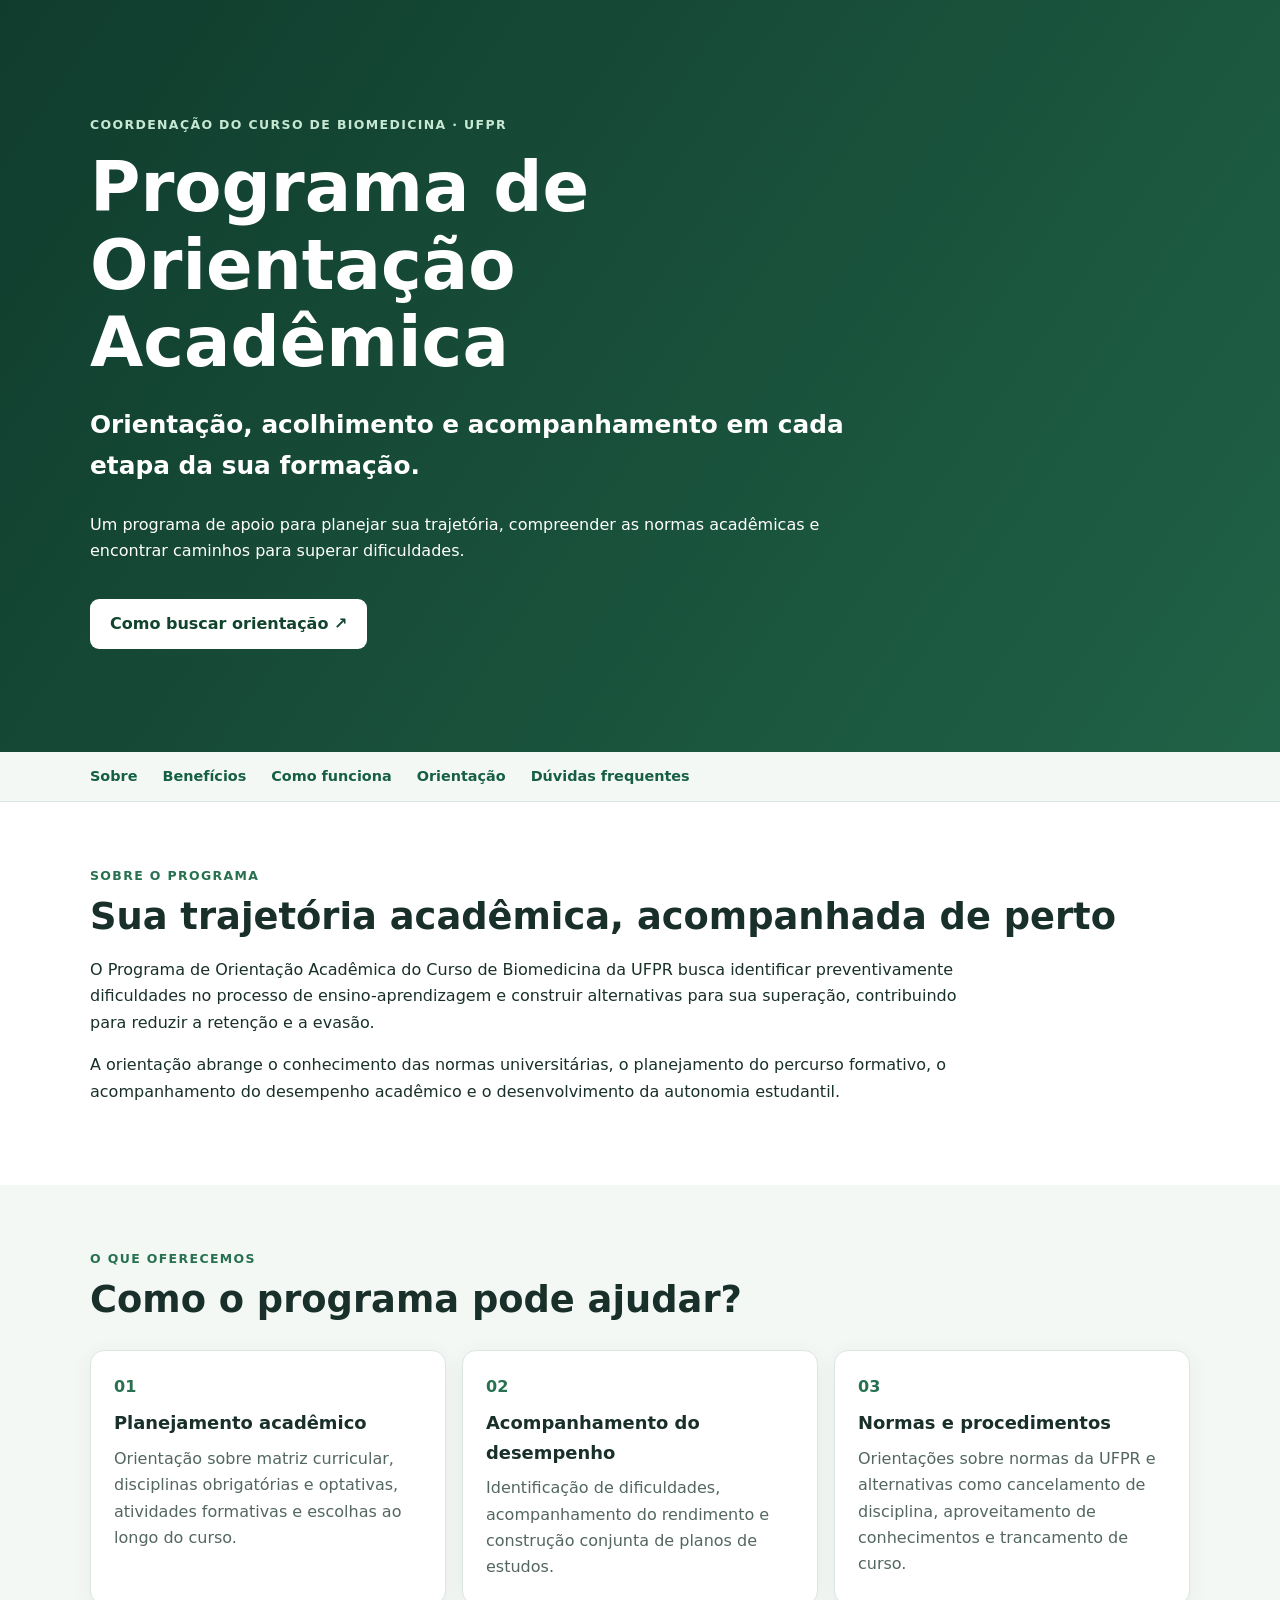
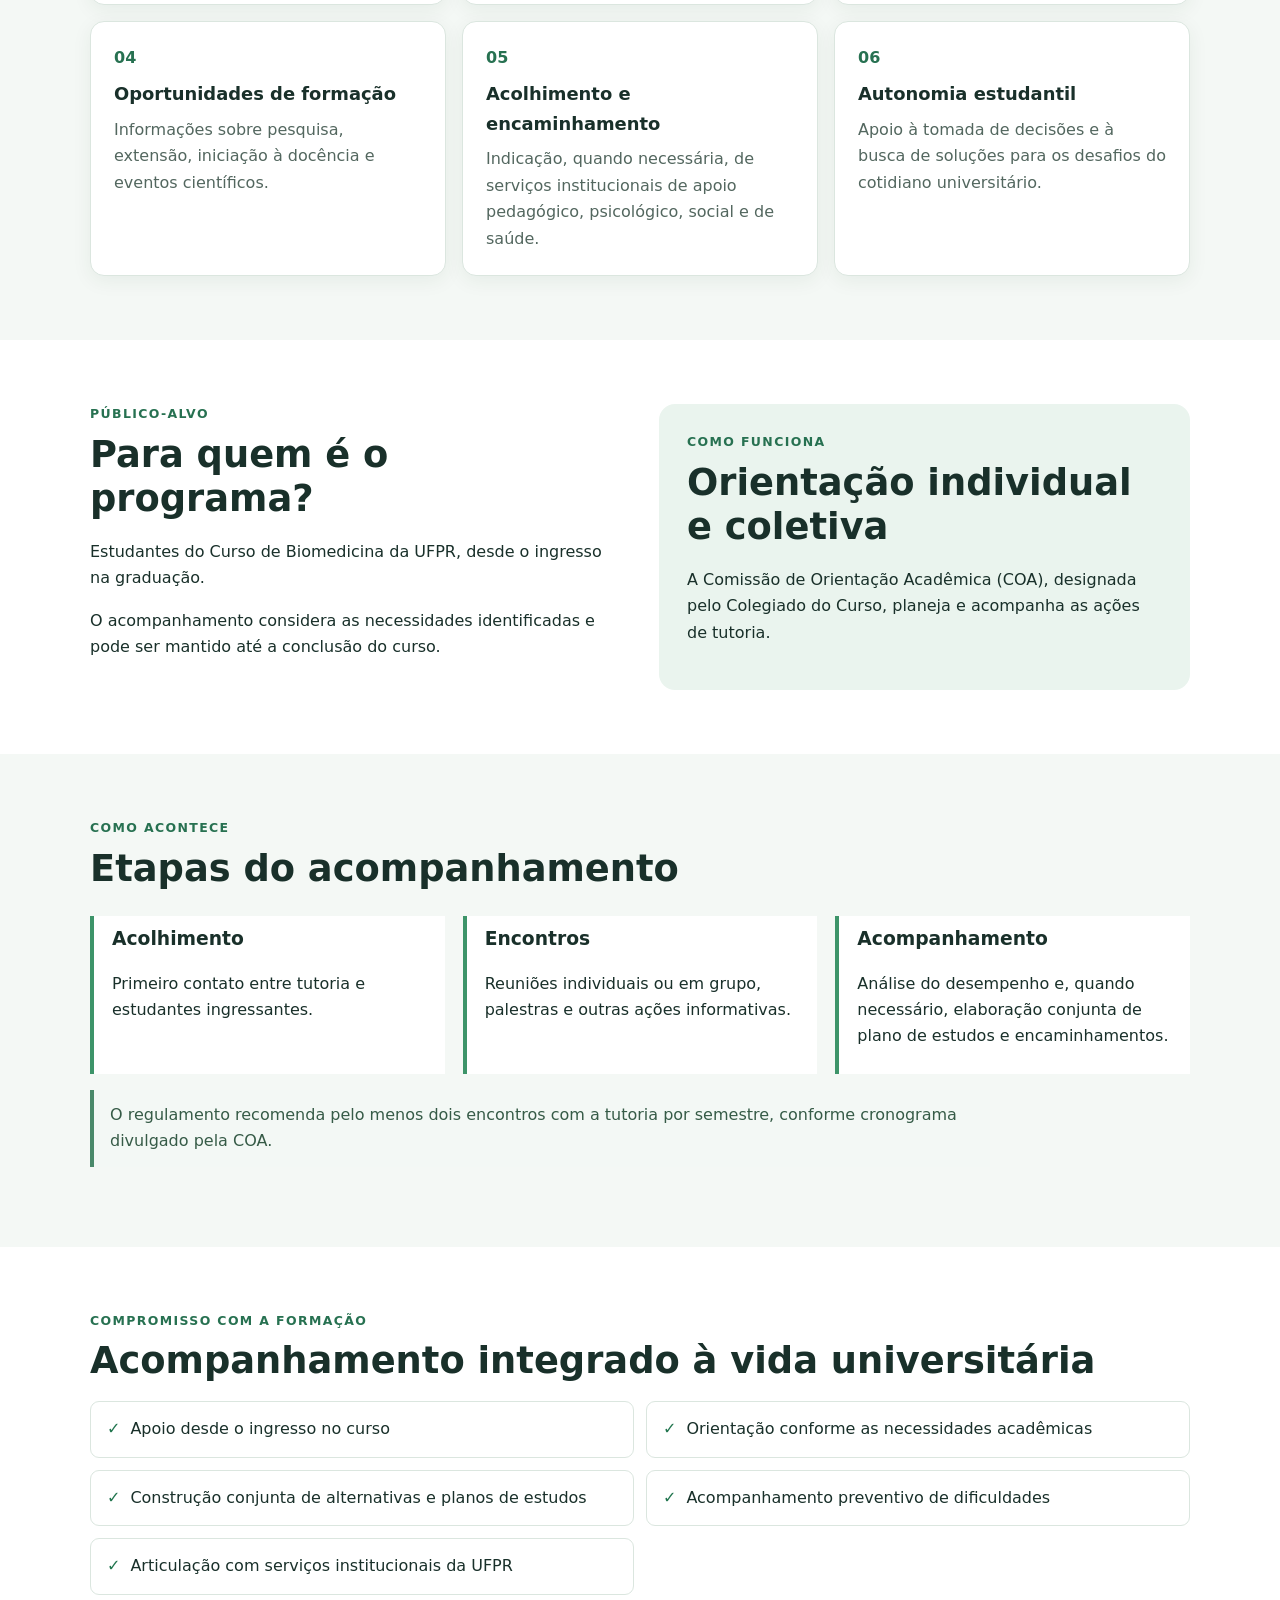
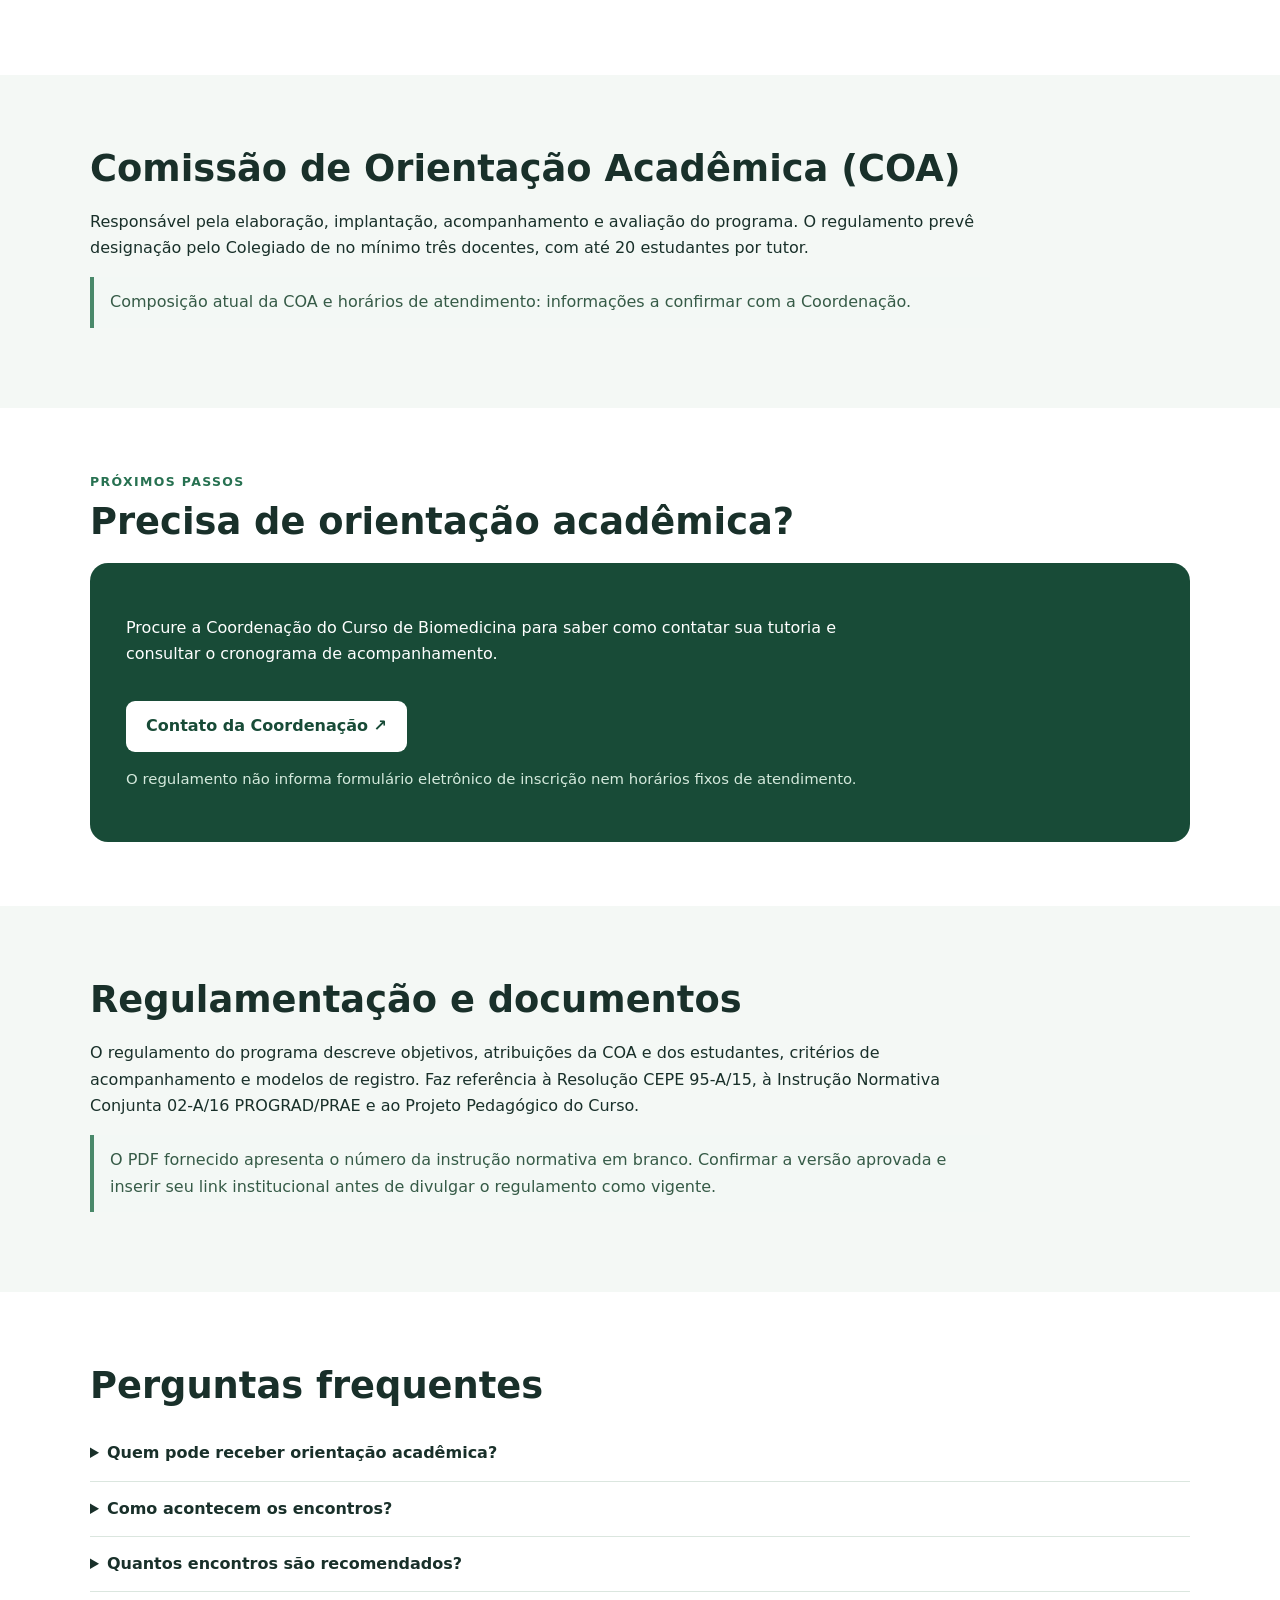
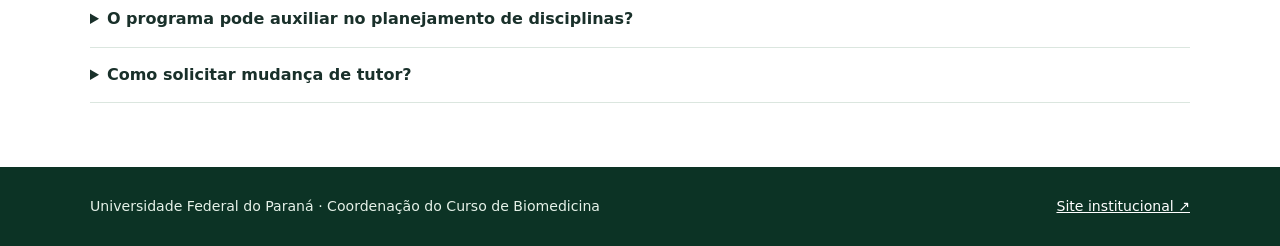
==== index.html @ c3635951 "Add files via upload" ====
<!doctype html><html lang="pt-BR"><head><meta charset="utf-8"><meta name="viewport" content="width=device-width,initial-scale=1"><meta name="description" content="Programa de Orientação Acadêmica do Curso de Biomedicina da UFPR"><meta name="theme-color" content="#184b37"><title>Programa de Orientação Acadêmica | Biomedicina UFPR</title><link rel="stylesheet" href="styles.css"><script src="app.js" defer></script></head><body><a class="skip" href="#conteudo">Ir para o conteúdo</a><header class="hero"><div class="wrap"><p class="eyebrow" id="hero-kicker">UFPR · Biomedicina</p><h1 id="hero-title">Programa de Orientação Acadêmica</h1><p class="lead" id="hero-lead">Orientação, acolhimento e acompanhamento em cada etapa da sua formação.</p><p id="hero-desc"></p><a class="button" id="hero-button" href="#orientacao">Como buscar orientação ↗</a></div></header><nav class="jump" aria-label="Navegação nesta página"><div class="wrap" id="nav-links"><a href="#sobre">Sobre</a><a href="#beneficios">Benefícios</a><a href="#funcionamento">Como funciona</a><a href="#orientacao">Orientação</a><a href="#faq">Dúvidas frequentes</a></div></nav><main id="conteudo"><div id="content"><section class="wrap section"><h2>Carregando informações do programa…</h2><p>Se a página não carregar, verifique se o arquivo dados.json está publicado junto com os demais arquivos.</p></section></div></main><footer><div class="wrap"><span>Universidade Federal do Paraná · Coordenação do Curso de Biomedicina</span> <a href="https://bio.ufpr.br/biomedicina/">Site institucional ↗</a></div></footer></body></html>
---- styles.css ----
:root{--green:#184b37;--deep:#103c2d;--mint:#eaf4ee;--accent:#b7e0c6;--ink:#19302a;--muted:#53675f;--line:#dbe6df;--white:#fff}*{box-sizing:border-box}html{scroll-behavior:smooth}body{margin:0;color:var(--ink);font:16px/1.65 system-ui,-apple-system,"Segoe UI",sans-serif;background:#fff}a{color:#165f45}a:focus-visible,button:focus-visible,summary:focus-visible{outline:3px solid #d6a634;outline-offset:3px}.wrap{width:min(1100px,calc(100% - 40px));margin:auto}.skip{position:absolute;top:-100px;background:#fff;padding:10px;z-index:10}.skip:focus{top:8px}.hero{background:linear-gradient(125deg,#103c2d,#206247);color:#fff;padding:clamp(54px,8vw,112px) 0}.hero h1{font-size:clamp(2.25rem,5.4vw,4.3rem);line-height:1.12;max-width:850px;margin:14px 0 20px}.eyebrow,.kicker{font-size:.78rem;letter-spacing:.11em;text-transform:uppercase;font-weight:800}.eyebrow{color:#c6e8d3}.lead{font-size:clamp(1.15rem,2.2vw,1.55rem);max-width:780px;font-weight:600}.hero p:not(.eyebrow){max-width:760px}.button{display:inline-block;margin-top:18px;padding:12px 20px;background:#fff;color:#12432e;text-decoration:none;border-radius:9px;font-weight:750}.button:hover{background:#dff3e7}.jump{background:#f4f8f5;border-bottom:1px solid var(--line)}.jump .wrap{display:flex;gap:25px;overflow-x:auto;white-space:nowrap}.jump a{padding:13px 0;text-decoration:none;font-weight:650;font-size:.9rem}.section{padding:64px 0;scroll-margin-top:30px}.section h2{font-size:clamp(1.6rem,3vw,2.3rem);line-height:1.2;margin:8px 0 18px}.section p{max-width:900px}.kicker{color:#277151;margin:0}.band{background:#f4f8f5}.grid{display:grid;grid-template-columns:repeat(3,minmax(0,1fr));gap:16px;margin-top:28px}.card{background:white;border:1px solid var(--line);border-radius:14px;padding:23px;box-shadow:0 5px 20px #173f2710}.card h3{margin:8px 0;font-size:1.12rem}.card p{margin:0;color:var(--muted)}.num{color:#277151;font-weight:850}.split{display:grid;grid-template-columns:1fr 1fr;gap:38px;align-items:start}.panel{background:var(--mint);padding:28px;border-radius:16px}.steps{display:grid;grid-template-columns:repeat(3,1fr);gap:18px;margin-top:25px}.step{border-left:4px solid #3d9469;padding:8px 18px;background:#fff}.step h3{margin:0 0 8px}.feature-list{display:grid;grid-template-columns:repeat(2,1fr);gap:12px;list-style:none;padding:0}.feature-list li{padding:14px 16px;background:#fff;border:1px solid var(--line);border-radius:9px}.feature-list li:before{content:'✓';font-weight:800;color:#21754e;margin-right:10px}.notice{border-left:4px solid #49896a;padding:12px 16px;background:#f3f8f5;color:#365b47}.cta{background:var(--green);color:white;border-radius:18px;padding:36px}.cta .kicker{color:#b8e5c9}.cta .button{color:#184b37}.cta p{max-width:750px}.muted{color:var(--muted);font-size:.93rem}.cta .muted{color:#d4e9dc}details{border-bottom:1px solid var(--line);padding:14px 0}summary{font-weight:700;cursor:pointer}details p{margin-bottom:4px}.doc-list{padding-left:20px}.doc-list li{margin:8px 0}footer{background:#0c3325;color:#e6f2e9;padding:28px 0;font-size:.88rem}footer .wrap{display:flex;gap:16px;justify-content:space-between;flex-wrap:wrap}footer a{color:white}@media(max-width:780px){.grid{grid-template-columns:1fr 1fr}.split{grid-template-columns:1fr}.steps{grid-template-columns:1fr}}@media(max-width:560px){.grid,.feature-list{grid-template-columns:1fr}.section{padding:44px 0}.wrap{width:min(1100px,calc(100% - 28px))}.cta{padding:25px}.hero{padding:54px 0}}@media(prefers-reduced-motion:reduce){html{scroll-behavior:auto}}
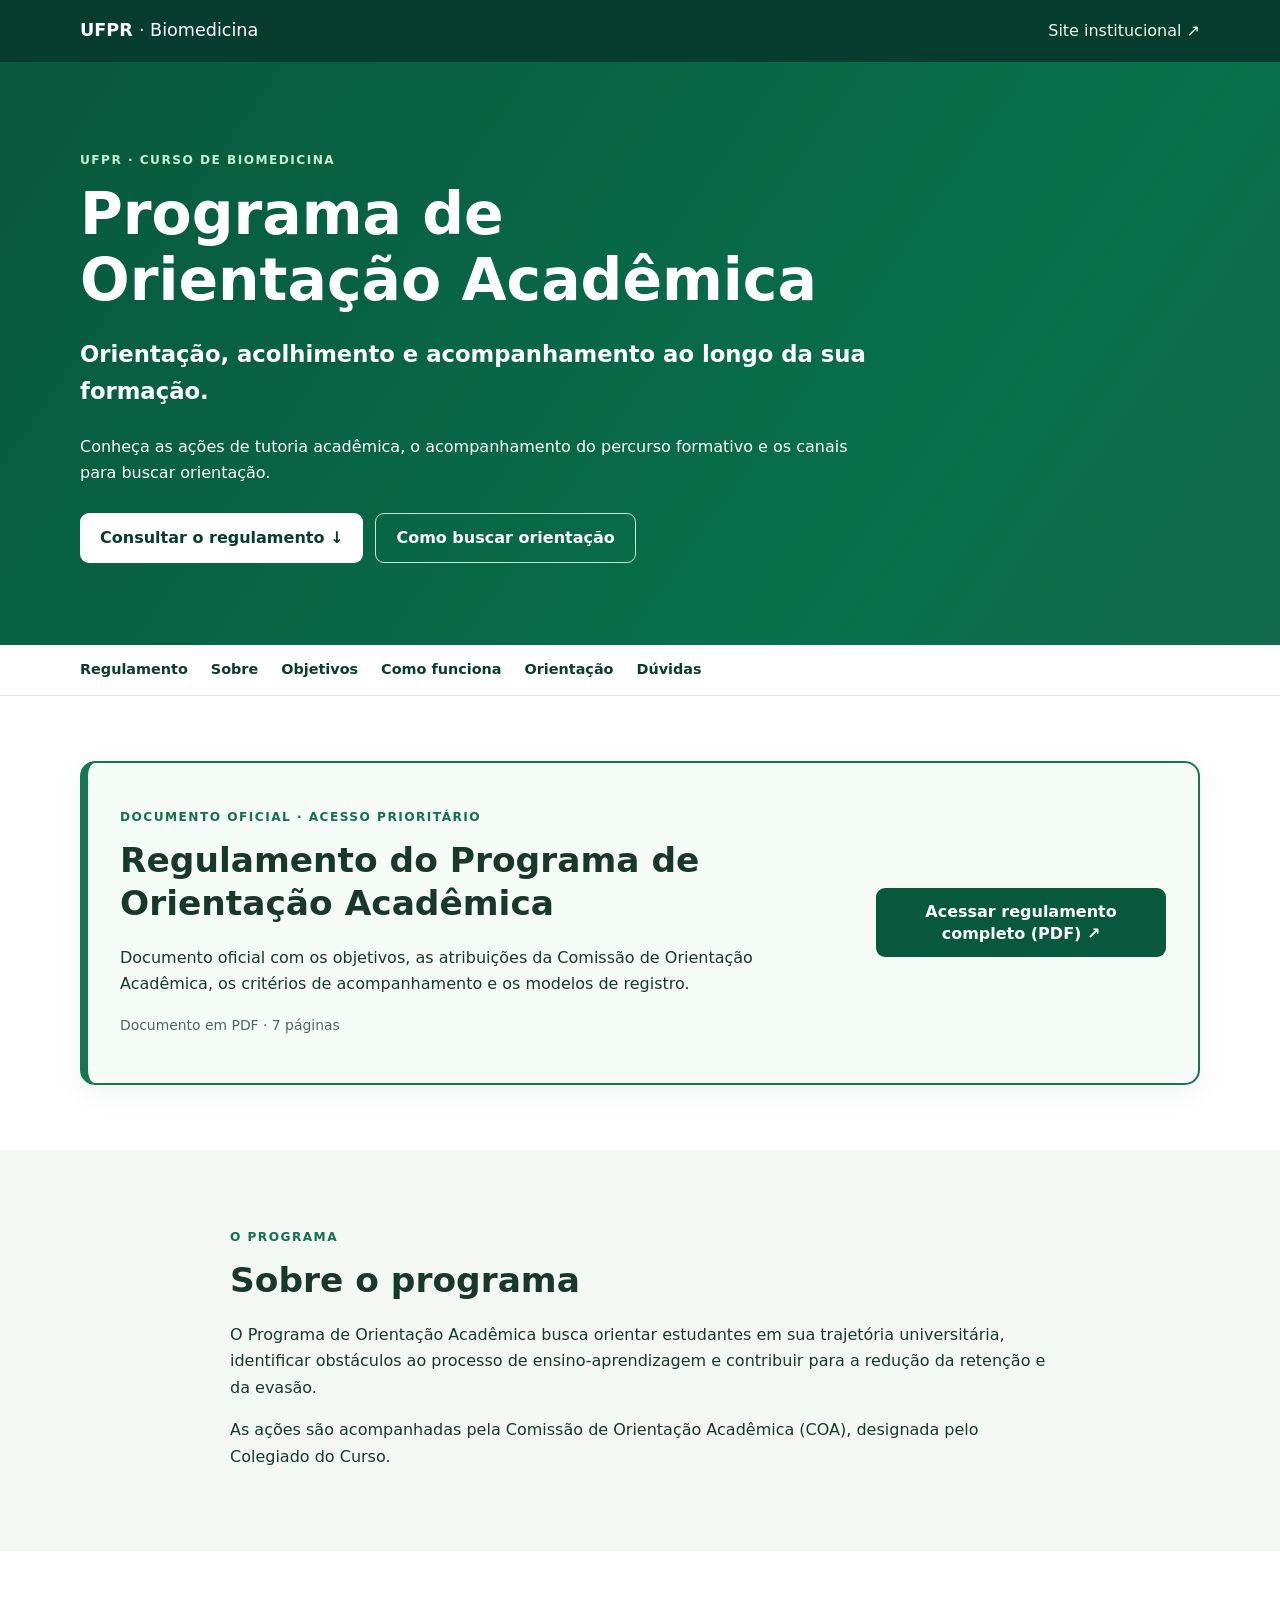
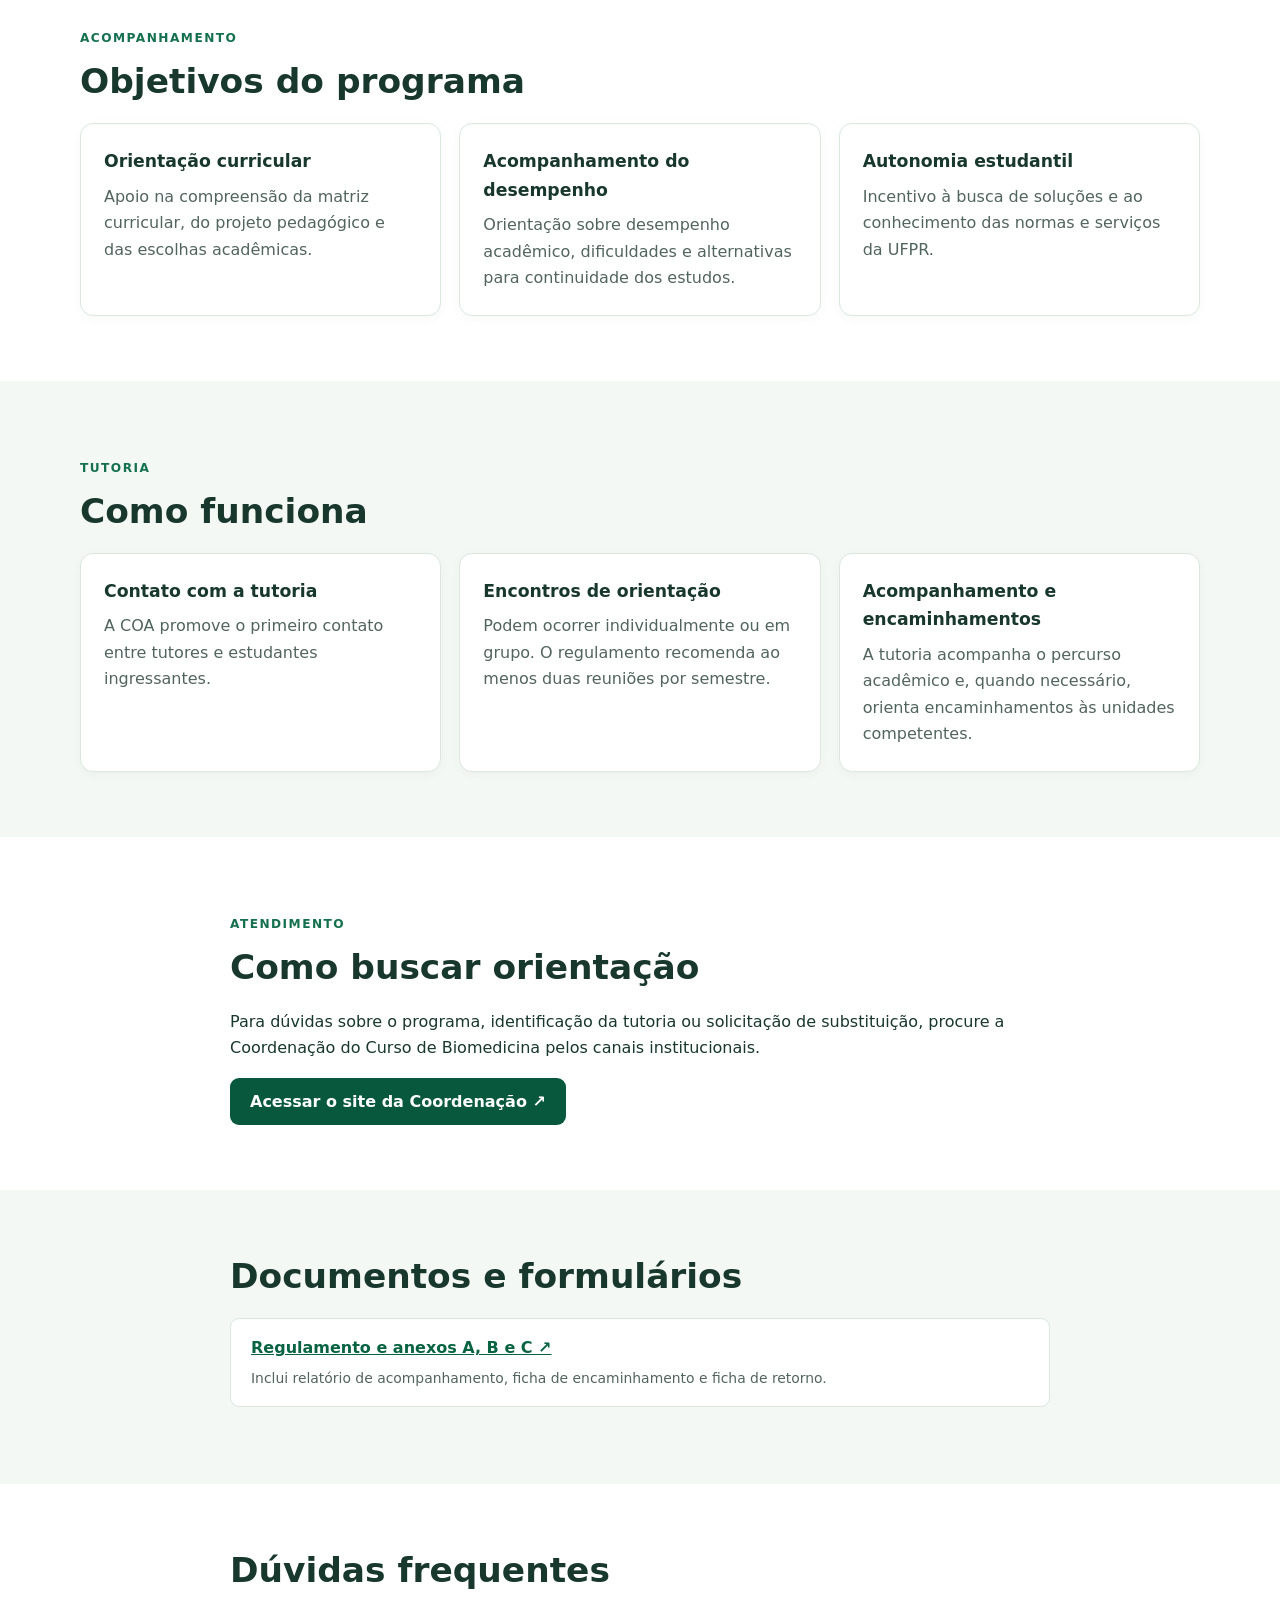
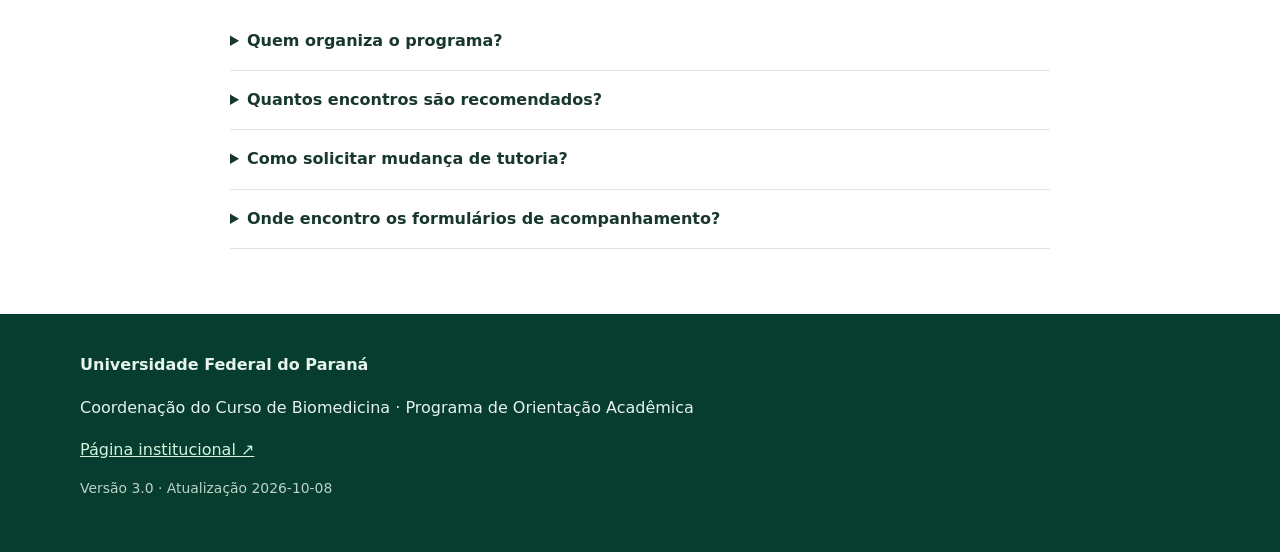
==== commit 5f8e549f: "Add files via upload" ====
--- a/index.html
+++ b/index.html
@@ -1 +1,12 @@
-<!doctype html><html lang="pt-BR"><head><meta charset="utf-8"><meta name="viewport" content="width=device-width,initial-scale=1"><meta name="description" content="Programa de Orientação Acadêmica do Curso de Biomedicina da UFPR"><meta name="theme-color" content="#184b37"><title>Programa de Orientação Acadêmica | Biomedicina UFPR</title><link rel="stylesheet" href="styles.css"><script src="app.js" defer></script></head><body><a class="skip" href="#conteudo">Ir para o conteúdo</a><header class="hero"><div class="wrap"><p class="eyebrow" id="hero-kicker">UFPR · Biomedicina</p><h1 id="hero-title">Programa de Orientação Acadêmica</h1><p class="lead" id="hero-lead">Orientação, acolhimento e acompanhamento em cada etapa da sua formação.</p><p id="hero-desc"></p><a class="button" id="hero-button" href="#orientacao">Como buscar orientação ↗</a></div></header><nav class="jump" aria-label="Navegação nesta página"><div class="wrap" id="nav-links"><a href="#sobre">Sobre</a><a href="#beneficios">Benefícios</a><a href="#funcionamento">Como funciona</a><a href="#orientacao">Orientação</a><a href="#faq">Dúvidas frequentes</a></div></nav><main id="conteudo"><div id="content"><section class="wrap section"><h2>Carregando informações do programa…</h2><p>Se a página não carregar, verifique se o arquivo dados.json está publicado junto com os demais arquivos.</p></section></div></main><footer><div class="wrap"><span>Universidade Federal do Paraná · Coordenação do Curso de Biomedicina</span> <a href="https://bio.ufpr.br/biomedicina/">Site institucional ↗</a></div></footer></body></html>+<!doctype html>
+<html lang="pt-BR"><head><meta charset="utf-8"><meta name="viewport" content="width=device-width, initial-scale=1"><meta name="description" content="Programa de Orientação Acadêmica do Curso de Biomedicina da UFPR: regulamento, tutoria e acompanhamento estudantil."><title>Programa de Orientação Acadêmica | Biomedicina UFPR</title><link rel="stylesheet" href="styles.css"></head>
+<body><a class="skip" href="#conteudo">Ir para o conteúdo</a><header class="top"><div class="wrap top-inner"><a class="brand" href="https://bio.ufpr.br/biomedicina/">UFPR <span>· Biomedicina</span></a><a class="top-link" href="https://bio.ufpr.br/biomedicina/">Site institucional ↗</a></div></header>
+<main id="conteudo"><section class="hero"><div class="wrap"><p class="eyebrow" id="hero-eyebrow">UFPR · Curso de Biomedicina</p><h1 id="hero-title">Programa de Orientação Acadêmica</h1><p class="lead" id="hero-lead">Orientação, acolhimento e acompanhamento ao longo da sua formação.</p><p id="hero-description">Conheça as ações de tutoria e os canais de orientação.</p><div class="actions"><a class="btn btn-light" href="#regulamento">Consultar o regulamento ↓</a><a class="btn btn-outline" href="#orientacao">Como buscar orientação</a></div></div></section>
+<nav class="nav" aria-label="Navegação da página"><div class="wrap nav-links"><a href="#regulamento">Regulamento</a><a href="#sobre">Sobre</a><a href="#objetivos">Objetivos</a><a href="#funcionamento">Como funciona</a><a href="#orientacao">Orientação</a><a href="#faq">Dúvidas</a></div></nav>
+<section class="section" id="regulamento"><div class="wrap"><div class="reg-card"><div><p class="eyebrow dark">DOCUMENTO OFICIAL · ACESSO PRIORITÁRIO</p><h2 id="reg-title">Regulamento do Programa de Orientação Acadêmica</h2><p id="reg-description">Consulte o documento oficial que regulamenta o Programa de Orientação Acadêmica do Curso de Biomedicina da UFPR.</p><p class="small" id="reg-note">PDF · 7 páginas</p></div><a class="btn btn-primary" id="reg-link" href="https://bio.ufpr.br/biomedicina/wp-content/uploads/sites/4/2026/10/PROGRAMA-DE-ORIENTACAO-ACADEMICA.pdf" target="_blank" rel="noopener noreferrer">Acessar regulamento completo (PDF) ↗</a></div></div></section>
+<section class="section alt" id="sobre"><div class="wrap narrow"><p class="eyebrow dark">O PROGRAMA</p><h2 id="sobre-title">Sobre o programa</h2><div id="sobre-text"><p>O programa oferece orientação e acompanhamento da trajetória acadêmica, buscando identificar dificuldades e apoiar o percurso formativo.</p></div></div></section>
+<section class="section" id="objetivos"><div class="wrap"><p class="eyebrow dark">ACOMPANHAMENTO</p><h2>Objetivos do programa</h2><div class="cards" id="objetivos-list"></div></div></section>
+<section class="section alt" id="funcionamento"><div class="wrap"><p class="eyebrow dark">TUTORIA</p><h2 id="func-title">Como funciona</h2><div class="cards" id="etapas-list"></div></div></section>
+<section class="section" id="orientacao"><div class="wrap narrow"><p class="eyebrow dark">ATENDIMENTO</p><h2 id="orient-title">Como buscar orientação</h2><p id="orient-text">Procure a Coordenação do Curso de Biomedicina pelos canais institucionais.</p><a class="btn btn-primary" id="orient-link" href="https://bio.ufpr.br/biomedicina/">Acessar o site da Coordenação ↗</a></div></section>
+<section class="section alt" id="documentos"><div class="wrap narrow"><h2>Documentos e formulários</h2><div id="documentos-list"><p><a href="https://bio.ufpr.br/biomedicina/wp-content/uploads/sites/4/2026/10/PROGRAMA-DE-ORIENTACAO-ACADEMICA.pdf" target="_blank" rel="noopener noreferrer">Regulamento e anexos A, B e C (PDF) ↗</a></p></div></div></section>
+<section class="section" id="faq"><div class="wrap narrow"><h2>Dúvidas frequentes</h2><div id="faq-list"></div></div></section></main><footer><div class="wrap"><strong>Universidade Federal do Paraná</strong><p>Coordenação do Curso de Biomedicina · Programa de Orientação Acadêmica</p><a href="https://bio.ufpr.br/biomedicina/">Página institucional ↗</a><p class="small" id="version"></p></div></footer><script src="app.js" defer></script></body></html>
--- a/styles.css
+++ b/styles.css
@@ -1 +1 @@
-:root{--green:#184b37;--deep:#103c2d;--mint:#eaf4ee;--accent:#b7e0c6;--ink:#19302a;--muted:#53675f;--line:#dbe6df;--white:#fff}*{box-sizing:border-box}html{scroll-behavior:smooth}body{margin:0;color:var(--ink);font:16px/1.65 system-ui,-apple-system,"Segoe UI",sans-serif;background:#fff}a{color:#165f45}a:focus-visible,button:focus-visible,summary:focus-visible{outline:3px solid #d6a634;outline-offset:3px}.wrap{width:min(1100px,calc(100% - 40px));margin:auto}.skip{position:absolute;top:-100px;background:#fff;padding:10px;z-index:10}.skip:focus{top:8px}.hero{background:linear-gradient(125deg,#103c2d,#206247);color:#fff;padding:clamp(54px,8vw,112px) 0}.hero h1{font-size:clamp(2.25rem,5.4vw,4.3rem);line-height:1.12;max-width:850px;margin:14px 0 20px}.eyebrow,.kicker{font-size:.78rem;letter-spacing:.11em;text-transform:uppercase;font-weight:800}.eyebrow{color:#c6e8d3}.lead{font-size:clamp(1.15rem,2.2vw,1.55rem);max-width:780px;font-weight:600}.hero p:not(.eyebrow){max-width:760px}.button{display:inline-block;margin-top:18px;padding:12px 20px;background:#fff;color:#12432e;text-decoration:none;border-radius:9px;font-weight:750}.button:hover{background:#dff3e7}.jump{background:#f4f8f5;border-bottom:1px solid var(--line)}.jump .wrap{display:flex;gap:25px;overflow-x:auto;white-space:nowrap}.jump a{padding:13px 0;text-decoration:none;font-weight:650;font-size:.9rem}.section{padding:64px 0;scroll-margin-top:30px}.section h2{font-size:clamp(1.6rem,3vw,2.3rem);line-height:1.2;margin:8px 0 18px}.section p{max-width:900px}.kicker{color:#277151;margin:0}.band{background:#f4f8f5}.grid{display:grid;grid-template-columns:repeat(3,minmax(0,1fr));gap:16px;margin-top:28px}.card{background:white;border:1px solid var(--line);border-radius:14px;padding:23px;box-shadow:0 5px 20px #173f2710}.card h3{margin:8px 0;font-size:1.12rem}.card p{margin:0;color:var(--muted)}.num{color:#277151;font-weight:850}.split{display:grid;grid-template-columns:1fr 1fr;gap:38px;align-items:start}.panel{background:var(--mint);padding:28px;border-radius:16px}.steps{display:grid;grid-template-columns:repeat(3,1fr);gap:18px;margin-top:25px}.step{border-left:4px solid #3d9469;padding:8px 18px;background:#fff}.step h3{margin:0 0 8px}.feature-list{display:grid;grid-template-columns:repeat(2,1fr);gap:12px;list-style:none;padding:0}.feature-list li{padding:14px 16px;background:#fff;border:1px solid var(--line);border-radius:9px}.feature-list li:before{content:'✓';font-weight:800;color:#21754e;margin-right:10px}.notice{border-left:4px solid #49896a;padding:12px 16px;background:#f3f8f5;color:#365b47}.cta{background:var(--green);color:white;border-radius:18px;padding:36px}.cta .kicker{color:#b8e5c9}.cta .button{color:#184b37}.cta p{max-width:750px}.muted{color:var(--muted);font-size:.93rem}.cta .muted{color:#d4e9dc}details{border-bottom:1px solid var(--line);padding:14px 0}summary{font-weight:700;cursor:pointer}details p{margin-bottom:4px}.doc-list{padding-left:20px}.doc-list li{margin:8px 0}footer{background:#0c3325;color:#e6f2e9;padding:28px 0;font-size:.88rem}footer .wrap{display:flex;gap:16px;justify-content:space-between;flex-wrap:wrap}footer a{color:white}@media(max-width:780px){.grid{grid-template-columns:1fr 1fr}.split{grid-template-columns:1fr}.steps{grid-template-columns:1fr}}@media(max-width:560px){.grid,.feature-list{grid-template-columns:1fr}.section{padding:44px 0}.wrap{width:min(1100px,calc(100% - 28px))}.cta{padding:25px}.hero{padding:54px 0}}@media(prefers-reduced-motion:reduce){html{scroll-behavior:auto}}+:root{--green:#07583c;--deep:#063d2e;--accent:#c5ebd4;--ink:#18372d;--muted:#52645e;--line:#dbe7df;--bg:#f4f8f5;--white:#fff}*{box-sizing:border-box}html{scroll-behavior:smooth;scroll-padding-top:85px}body{margin:0;font:16px/1.65 system-ui,-apple-system,'Segoe UI',sans-serif;color:var(--ink);background:#fff}a{color:#086342}a:focus-visible,button:focus-visible,summary:focus-visible{outline:3px solid #e4a72c;outline-offset:3px}.wrap{width:min(1120px,calc(100% - 40px));margin:auto}.narrow{max-width:820px}.skip{position:absolute;left:-9999px;top:5px;background:#fff;padding:12px;z-index:20}.skip:focus{left:10px}.top{background:var(--deep);color:#fff}.top-inner{min-height:62px;display:flex;align-items:center;justify-content:space-between;gap:15px}.brand{font-weight:800;font-size:1.1rem;color:#fff;text-decoration:none}.brand span{font-weight:400}.top-link{color:#e6f9eb;text-decoration:none}.hero{background:linear-gradient(125deg,#07583c,#08704c 72%,#12694b);color:#fff;padding:76px 0 82px}.hero .wrap{max-width:1120px}.eyebrow{font-size:.76rem;letter-spacing:.12em;font-weight:800;text-transform:uppercase;color:#c4eed6}.eyebrow.dark{color:#14704e}h1{font-size:clamp(2.1rem,5vw,3.65rem);line-height:1.12;max-width:800px;margin:12px 0 18px}h2{font-size:clamp(1.5rem,3vw,2.15rem);line-height:1.25;margin:0 0 20px}.lead{font-size:clamp(1.1rem,2.3vw,1.42rem);max-width:760px;font-weight:550}.hero p:not(.eyebrow){max-width:790px}.actions{display:flex;flex-wrap:wrap;gap:12px;margin-top:27px}.btn{display:inline-flex;align-items:center;justify-content:center;text-align:center;padding:13px 20px;border-radius:9px;font-weight:750;text-decoration:none;line-height:1.35;transition:transform .15s,background .15s}.btn:hover{transform:translateY(-2px)}.btn-light{background:#fff;color:var(--deep)}.btn-outline{color:#fff;border:1px solid #c1e6d2}.btn-primary{background:var(--green);color:#fff}.btn-primary:hover{background:var(--deep)}.nav{position:sticky;top:0;background:#fff;border-bottom:1px solid var(--line);z-index:5}.nav-links{display:flex;gap:23px;overflow-x:auto;white-space:nowrap;padding:13px 0}.nav a{color:var(--deep);font-size:.9rem;font-weight:650;text-decoration:none}.nav a:hover{text-decoration:underline}.section{padding:65px 0;scroll-margin-top:65px}.section.alt{background:var(--bg)}.reg-card{border:2px solid #16764f;border-left:8px solid #16764f;background:#f5fbf6;border-radius:15px;padding:32px;display:flex;align-items:center;justify-content:space-between;gap:28px;box-shadow:0 8px 28px #063d2e10}.reg-card>div{flex:1}.reg-card .btn{max-width:290px;flex-shrink:0}.small{font-size:.87rem;color:var(--muted)}.cards{display:grid;grid-template-columns:repeat(3,minmax(0,1fr));gap:18px}.card{background:#fff;border:1px solid var(--line);border-radius:13px;padding:23px;box-shadow:0 3px 12px #062e1c08}.card h3{margin:0 0 8px;font-size:1.08rem}.card p{margin:0;color:var(--muted)}.doc{border:1px solid var(--line);padding:16px 20px;border-radius:9px;background:#fff;margin:12px 0}.doc a{font-weight:750}.doc p{margin:5px 0 0}.faq{border-bottom:1px solid var(--line);padding:16px 0}.faq summary{cursor:pointer;font-weight:750}.faq p{margin-bottom:0;color:var(--muted)}footer{background:var(--deep);color:#e7f3ed;padding:38px 0}footer a{color:#d2f6df}footer .small{color:#bad3c6}@media(max-width:780px){.hero{padding:52px 0}.section{padding:45px 0}.reg-card{display:block;padding:23px}.reg-card .btn{margin-top:16px;max-width:none;width:100%}.cards{grid-template-columns:1fr}.top-link{font-size:.82rem}.nav-links{gap:17px}}@media(prefers-reduced-motion:reduce){html{scroll-behavior:auto}.btn{transition:none}}
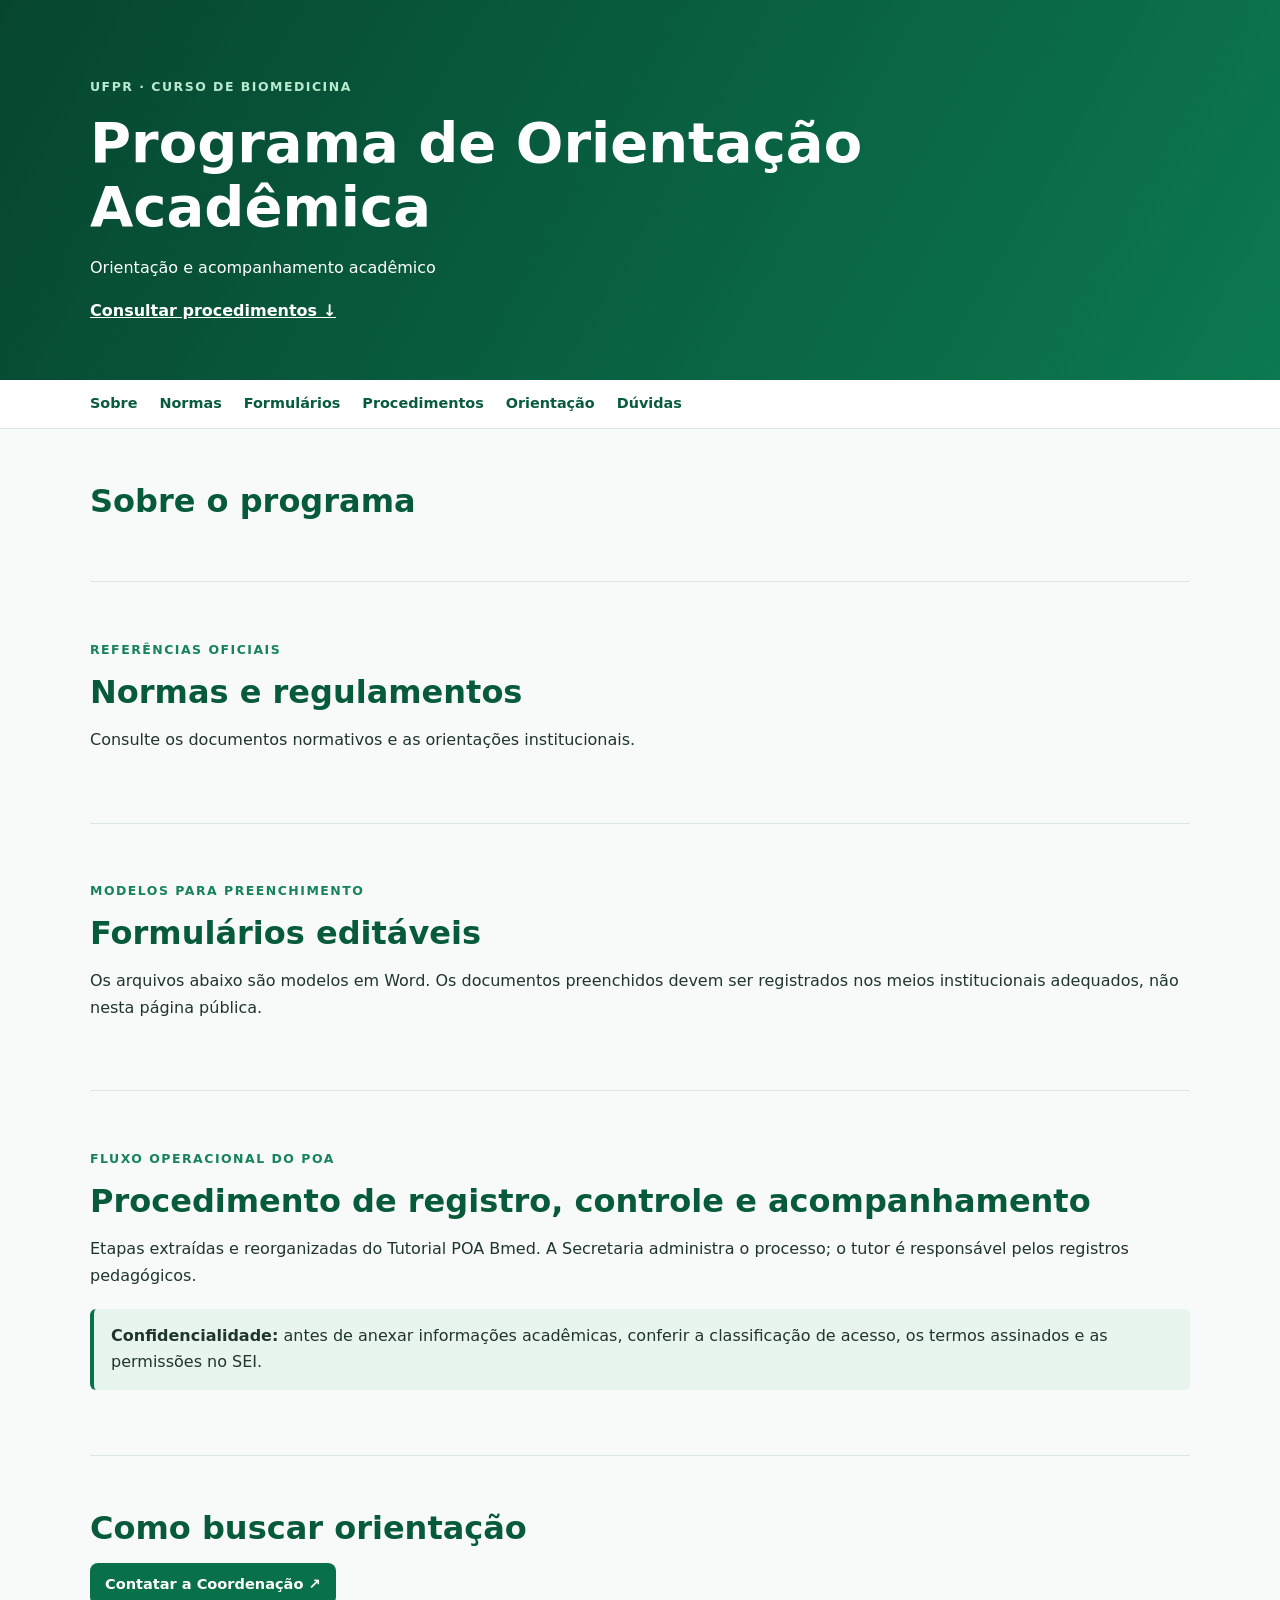
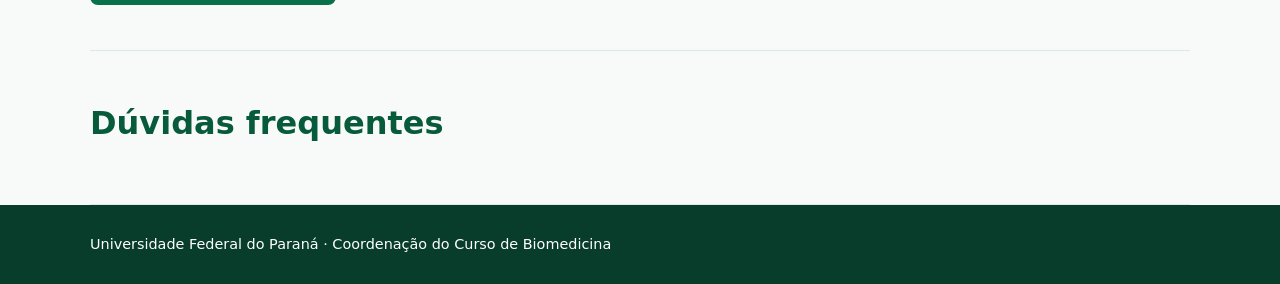
==== commit 6c841745: "Add files via upload" ====
--- a/index.html
+++ b/index.html
@@ -1,12 +1 @@
-<!doctype html>
-<html lang="pt-BR"><head><meta charset="utf-8"><meta name="viewport" content="width=device-width, initial-scale=1"><meta name="description" content="Programa de Orientação Acadêmica do Curso de Biomedicina da UFPR: regulamento, tutoria e acompanhamento estudantil."><title>Programa de Orientação Acadêmica | Biomedicina UFPR</title><link rel="stylesheet" href="styles.css"></head>
-<body><a class="skip" href="#conteudo">Ir para o conteúdo</a><header class="top"><div class="wrap top-inner"><a class="brand" href="https://bio.ufpr.br/biomedicina/">UFPR <span>· Biomedicina</span></a><a class="top-link" href="https://bio.ufpr.br/biomedicina/">Site institucional ↗</a></div></header>
-<main id="conteudo"><section class="hero"><div class="wrap"><p class="eyebrow" id="hero-eyebrow">UFPR · Curso de Biomedicina</p><h1 id="hero-title">Programa de Orientação Acadêmica</h1><p class="lead" id="hero-lead">Orientação, acolhimento e acompanhamento ao longo da sua formação.</p><p id="hero-description">Conheça as ações de tutoria e os canais de orientação.</p><div class="actions"><a class="btn btn-light" href="#regulamento">Consultar o regulamento ↓</a><a class="btn btn-outline" href="#orientacao">Como buscar orientação</a></div></div></section>
-<nav class="nav" aria-label="Navegação da página"><div class="wrap nav-links"><a href="#regulamento">Regulamento</a><a href="#sobre">Sobre</a><a href="#objetivos">Objetivos</a><a href="#funcionamento">Como funciona</a><a href="#orientacao">Orientação</a><a href="#faq">Dúvidas</a></div></nav>
-<section class="section" id="regulamento"><div class="wrap"><div class="reg-card"><div><p class="eyebrow dark">DOCUMENTO OFICIAL · ACESSO PRIORITÁRIO</p><h2 id="reg-title">Regulamento do Programa de Orientação Acadêmica</h2><p id="reg-description">Consulte o documento oficial que regulamenta o Programa de Orientação Acadêmica do Curso de Biomedicina da UFPR.</p><p class="small" id="reg-note">PDF · 7 páginas</p></div><a class="btn btn-primary" id="reg-link" href="https://bio.ufpr.br/biomedicina/wp-content/uploads/sites/4/2026/10/PROGRAMA-DE-ORIENTACAO-ACADEMICA.pdf" target="_blank" rel="noopener noreferrer">Acessar regulamento completo (PDF) ↗</a></div></div></section>
-<section class="section alt" id="sobre"><div class="wrap narrow"><p class="eyebrow dark">O PROGRAMA</p><h2 id="sobre-title">Sobre o programa</h2><div id="sobre-text"><p>O programa oferece orientação e acompanhamento da trajetória acadêmica, buscando identificar dificuldades e apoiar o percurso formativo.</p></div></div></section>
-<section class="section" id="objetivos"><div class="wrap"><p class="eyebrow dark">ACOMPANHAMENTO</p><h2>Objetivos do programa</h2><div class="cards" id="objetivos-list"></div></div></section>
-<section class="section alt" id="funcionamento"><div class="wrap"><p class="eyebrow dark">TUTORIA</p><h2 id="func-title">Como funciona</h2><div class="cards" id="etapas-list"></div></div></section>
-<section class="section" id="orientacao"><div class="wrap narrow"><p class="eyebrow dark">ATENDIMENTO</p><h2 id="orient-title">Como buscar orientação</h2><p id="orient-text">Procure a Coordenação do Curso de Biomedicina pelos canais institucionais.</p><a class="btn btn-primary" id="orient-link" href="https://bio.ufpr.br/biomedicina/">Acessar o site da Coordenação ↗</a></div></section>
-<section class="section alt" id="documentos"><div class="wrap narrow"><h2>Documentos e formulários</h2><div id="documentos-list"><p><a href="https://bio.ufpr.br/biomedicina/wp-content/uploads/sites/4/2026/10/PROGRAMA-DE-ORIENTACAO-ACADEMICA.pdf" target="_blank" rel="noopener noreferrer">Regulamento e anexos A, B e C (PDF) ↗</a></p></div></div></section>
-<section class="section" id="faq"><div class="wrap narrow"><h2>Dúvidas frequentes</h2><div id="faq-list"></div></div></section></main><footer><div class="wrap"><strong>Universidade Federal do Paraná</strong><p>Coordenação do Curso de Biomedicina · Programa de Orientação Acadêmica</p><a href="https://bio.ufpr.br/biomedicina/">Página institucional ↗</a><p class="small" id="version"></p></div></footer><script src="app.js" defer></script></body></html>
+<!doctype html><html lang="pt-BR"><head><meta charset="utf-8"><meta name="viewport" content="width=device-width,initial-scale=1"><meta name="theme-color" content="#075b3a"><title>Programa de Orientação Acadêmica | Biomedicina UFPR</title><link rel="stylesheet" href="styles.css"></head><body><a class="skip" href="#conteudo">Ir para o conteúdo</a><header class="hero"><div class="wrap"><p class="eyebrow">UFPR · CURSO DE BIOMEDICINA</p><h1 id="hero-title">Programa de Orientação Acadêmica</h1><p id="hero-chamada">Orientação e acompanhamento acadêmico</p><p id="hero-descricao"></p><a class="hero-link" href="#procedimentos">Consultar procedimentos ↓</a></div></header><nav aria-label="Seções"><div class="wrap nav"><a href="#sobre">Sobre</a><a href="#normas">Normas</a><a href="#formularios">Formulários</a><a href="#procedimentos">Procedimentos</a><a href="#orientacao">Orientação</a><a href="#faq">Dúvidas</a></div></nav><main id="conteudo" class="wrap"><section id="sobre"><h2>Sobre o programa</h2><div id="sobre-texto"></div></section><section id="normas"><p class="kicker">REFERÊNCIAS OFICIAIS</p><h2>Normas e regulamentos</h2><p>Consulte os documentos normativos e as orientações institucionais.</p><div id="normas-lista" class="cards"></div></section><section id="formularios"><p class="kicker">MODELOS PARA PREENCHIMENTO</p><h2>Formulários editáveis</h2><p>Os arquivos abaixo são modelos em Word. Os documentos preenchidos devem ser registrados nos meios institucionais adequados, não nesta página pública.</p><div id="formularios-lista" class="cards"></div></section><section id="procedimentos"><p class="kicker">FLUXO OPERACIONAL DO POA</p><h2>Procedimento de registro, controle e acompanhamento</h2><p>Etapas extraídas e reorganizadas do Tutorial POA Bmed. A Secretaria administra o processo; o tutor é responsável pelos registros pedagógicos.</p><div class="alert"><strong>Confidencialidade:</strong> antes de anexar informações acadêmicas, conferir a classificação de acesso, os termos assinados e as permissões no SEI.</div><div id="procedimentos-lista"></div></section><section id="orientacao"><h2>Como buscar orientação</h2><p id="orientacao-texto"></p><a id="orientacao-link" class="btn" target="_blank" rel="noopener noreferrer">Contatar a Coordenação ↗</a></section><section id="faq"><h2>Dúvidas frequentes</h2><div id="faq-lista"></div></section></main><footer><div class="wrap">Universidade Federal do Paraná · Coordenação do Curso de Biomedicina <span id="versao"></span></div></footer><script src="script.js" defer></script></body></html>
--- a/styles.css
+++ b/styles.css
@@ -1 +1 @@
-:root{--green:#07583c;--deep:#063d2e;--accent:#c5ebd4;--ink:#18372d;--muted:#52645e;--line:#dbe7df;--bg:#f4f8f5;--white:#fff}*{box-sizing:border-box}html{scroll-behavior:smooth;scroll-padding-top:85px}body{margin:0;font:16px/1.65 system-ui,-apple-system,'Segoe UI',sans-serif;color:var(--ink);background:#fff}a{color:#086342}a:focus-visible,button:focus-visible,summary:focus-visible{outline:3px solid #e4a72c;outline-offset:3px}.wrap{width:min(1120px,calc(100% - 40px));margin:auto}.narrow{max-width:820px}.skip{position:absolute;left:-9999px;top:5px;background:#fff;padding:12px;z-index:20}.skip:focus{left:10px}.top{background:var(--deep);color:#fff}.top-inner{min-height:62px;display:flex;align-items:center;justify-content:space-between;gap:15px}.brand{font-weight:800;font-size:1.1rem;color:#fff;text-decoration:none}.brand span{font-weight:400}.top-link{color:#e6f9eb;text-decoration:none}.hero{background:linear-gradient(125deg,#07583c,#08704c 72%,#12694b);color:#fff;padding:76px 0 82px}.hero .wrap{max-width:1120px}.eyebrow{font-size:.76rem;letter-spacing:.12em;font-weight:800;text-transform:uppercase;color:#c4eed6}.eyebrow.dark{color:#14704e}h1{font-size:clamp(2.1rem,5vw,3.65rem);line-height:1.12;max-width:800px;margin:12px 0 18px}h2{font-size:clamp(1.5rem,3vw,2.15rem);line-height:1.25;margin:0 0 20px}.lead{font-size:clamp(1.1rem,2.3vw,1.42rem);max-width:760px;font-weight:550}.hero p:not(.eyebrow){max-width:790px}.actions{display:flex;flex-wrap:wrap;gap:12px;margin-top:27px}.btn{display:inline-flex;align-items:center;justify-content:center;text-align:center;padding:13px 20px;border-radius:9px;font-weight:750;text-decoration:none;line-height:1.35;transition:transform .15s,background .15s}.btn:hover{transform:translateY(-2px)}.btn-light{background:#fff;color:var(--deep)}.btn-outline{color:#fff;border:1px solid #c1e6d2}.btn-primary{background:var(--green);color:#fff}.btn-primary:hover{background:var(--deep)}.nav{position:sticky;top:0;background:#fff;border-bottom:1px solid var(--line);z-index:5}.nav-links{display:flex;gap:23px;overflow-x:auto;white-space:nowrap;padding:13px 0}.nav a{color:var(--deep);font-size:.9rem;font-weight:650;text-decoration:none}.nav a:hover{text-decoration:underline}.section{padding:65px 0;scroll-margin-top:65px}.section.alt{background:var(--bg)}.reg-card{border:2px solid #16764f;border-left:8px solid #16764f;background:#f5fbf6;border-radius:15px;padding:32px;display:flex;align-items:center;justify-content:space-between;gap:28px;box-shadow:0 8px 28px #063d2e10}.reg-card>div{flex:1}.reg-card .btn{max-width:290px;flex-shrink:0}.small{font-size:.87rem;color:var(--muted)}.cards{display:grid;grid-template-columns:repeat(3,minmax(0,1fr));gap:18px}.card{background:#fff;border:1px solid var(--line);border-radius:13px;padding:23px;box-shadow:0 3px 12px #062e1c08}.card h3{margin:0 0 8px;font-size:1.08rem}.card p{margin:0;color:var(--muted)}.doc{border:1px solid var(--line);padding:16px 20px;border-radius:9px;background:#fff;margin:12px 0}.doc a{font-weight:750}.doc p{margin:5px 0 0}.faq{border-bottom:1px solid var(--line);padding:16px 0}.faq summary{cursor:pointer;font-weight:750}.faq p{margin-bottom:0;color:var(--muted)}footer{background:var(--deep);color:#e7f3ed;padding:38px 0}footer a{color:#d2f6df}footer .small{color:#bad3c6}@media(max-width:780px){.hero{padding:52px 0}.section{padding:45px 0}.reg-card{display:block;padding:23px}.reg-card .btn{margin-top:16px;max-width:none;width:100%}.cards{grid-template-columns:1fr}.top-link{font-size:.82rem}.nav-links{gap:17px}}@media(prefers-reduced-motion:reduce){html{scroll-behavior:auto}.btn{transition:none}}
+:root{font-family:system-ui,-apple-system,Segoe UI,Arial,sans-serif;color:#20352d;background:#f7faf8;line-height:1.65}*{box-sizing:border-box}body{margin:0}.wrap{width:min(1100px,calc(100% - 36px));margin:auto}.skip{position:absolute;left:-9999px}.skip:focus{left:12px;top:12px;background:white;padding:8px;z-index:10}.hero{background:linear-gradient(120deg,#06462f,#0c7950);color:#fff;padding:65px 0 56px}.eyebrow,.kicker{font-size:.78rem;font-weight:800;letter-spacing:.12em}.eyebrow{color:#b8ead0}.hero h1{font-size:clamp(2rem,5vw,3.5rem);line-height:1.15;max-width:850px;margin:12px 0}.hero p{max-width:790px}.hero-link{color:#fff;font-weight:700}nav{background:white;border-bottom:1px solid #dce9e1;position:sticky;top:0;z-index:5}.nav{display:flex;flex-wrap:wrap;gap:8px 22px;padding:12px 0}.nav a{color:#095b3e;text-decoration:none;font-size:.9rem;font-weight:700}section{padding:45px 0;border-bottom:1px solid #dce9e1;scroll-margin-top:90px}h2{font-size:clamp(1.5rem,3vw,2rem);line-height:1.2;color:#075b3a;margin:8px 0 16px}.kicker{color:#16835a}.cards{display:grid;grid-template-columns:repeat(auto-fit,minmax(250px,1fr));gap:16px;margin-top:24px}.card{background:white;border:1px solid #d7e7dc;border-radius:13px;padding:21px;box-shadow:0 3px 12px #133b2110}.card h3{font-size:1.08rem;margin:0 0 8px;color:#084f35}.card p{font-size:.93rem;color:#50635a;min-height:40px}.btn{display:inline-block;background:#087149;color:white;text-decoration:none;border-radius:8px;padding:9px 15px;font-size:.91rem;font-weight:750}.btn:hover{background:#054c32}.step{background:white;border:1px solid #d6e5dc;border-radius:12px;margin:14px 0;padding:17px 21px}.step summary{cursor:pointer;font-size:1.04rem;font-weight:750;color:#075b3a}.step .responsavel{display:inline-block;color:#536b5e;font-size:.85rem;margin-top:8px}.step li{margin:8px 0}.alert{border-left:4px solid #087149;background:#e8f5ed;padding:14px 17px;border-radius:6px;margin:20px 0}footer{background:#073d2a;color:white;padding:28px 0;font-size:.9rem}footer span{float:right}@media(max-width:600px){.hero{padding:42px 0}.nav{gap:7px 15px}.step{padding:14px}footer span{float:none;display:block}}
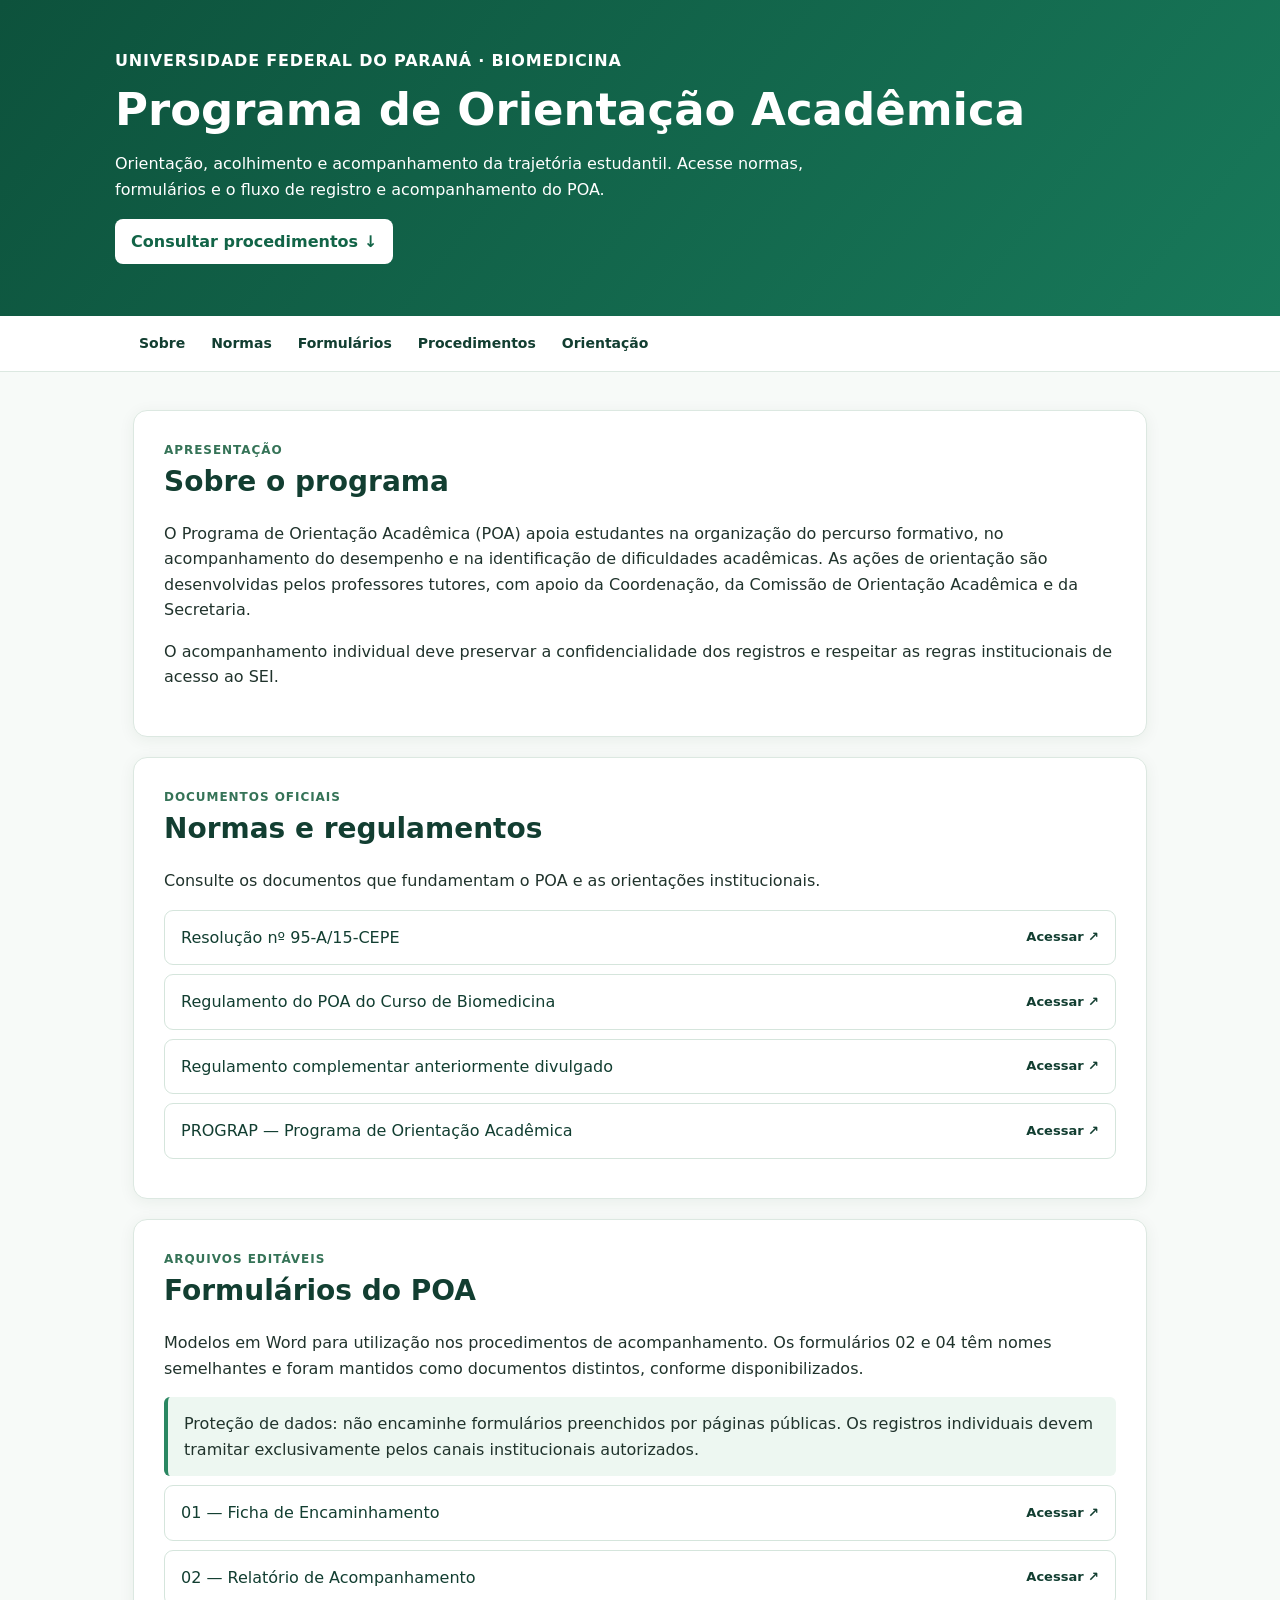
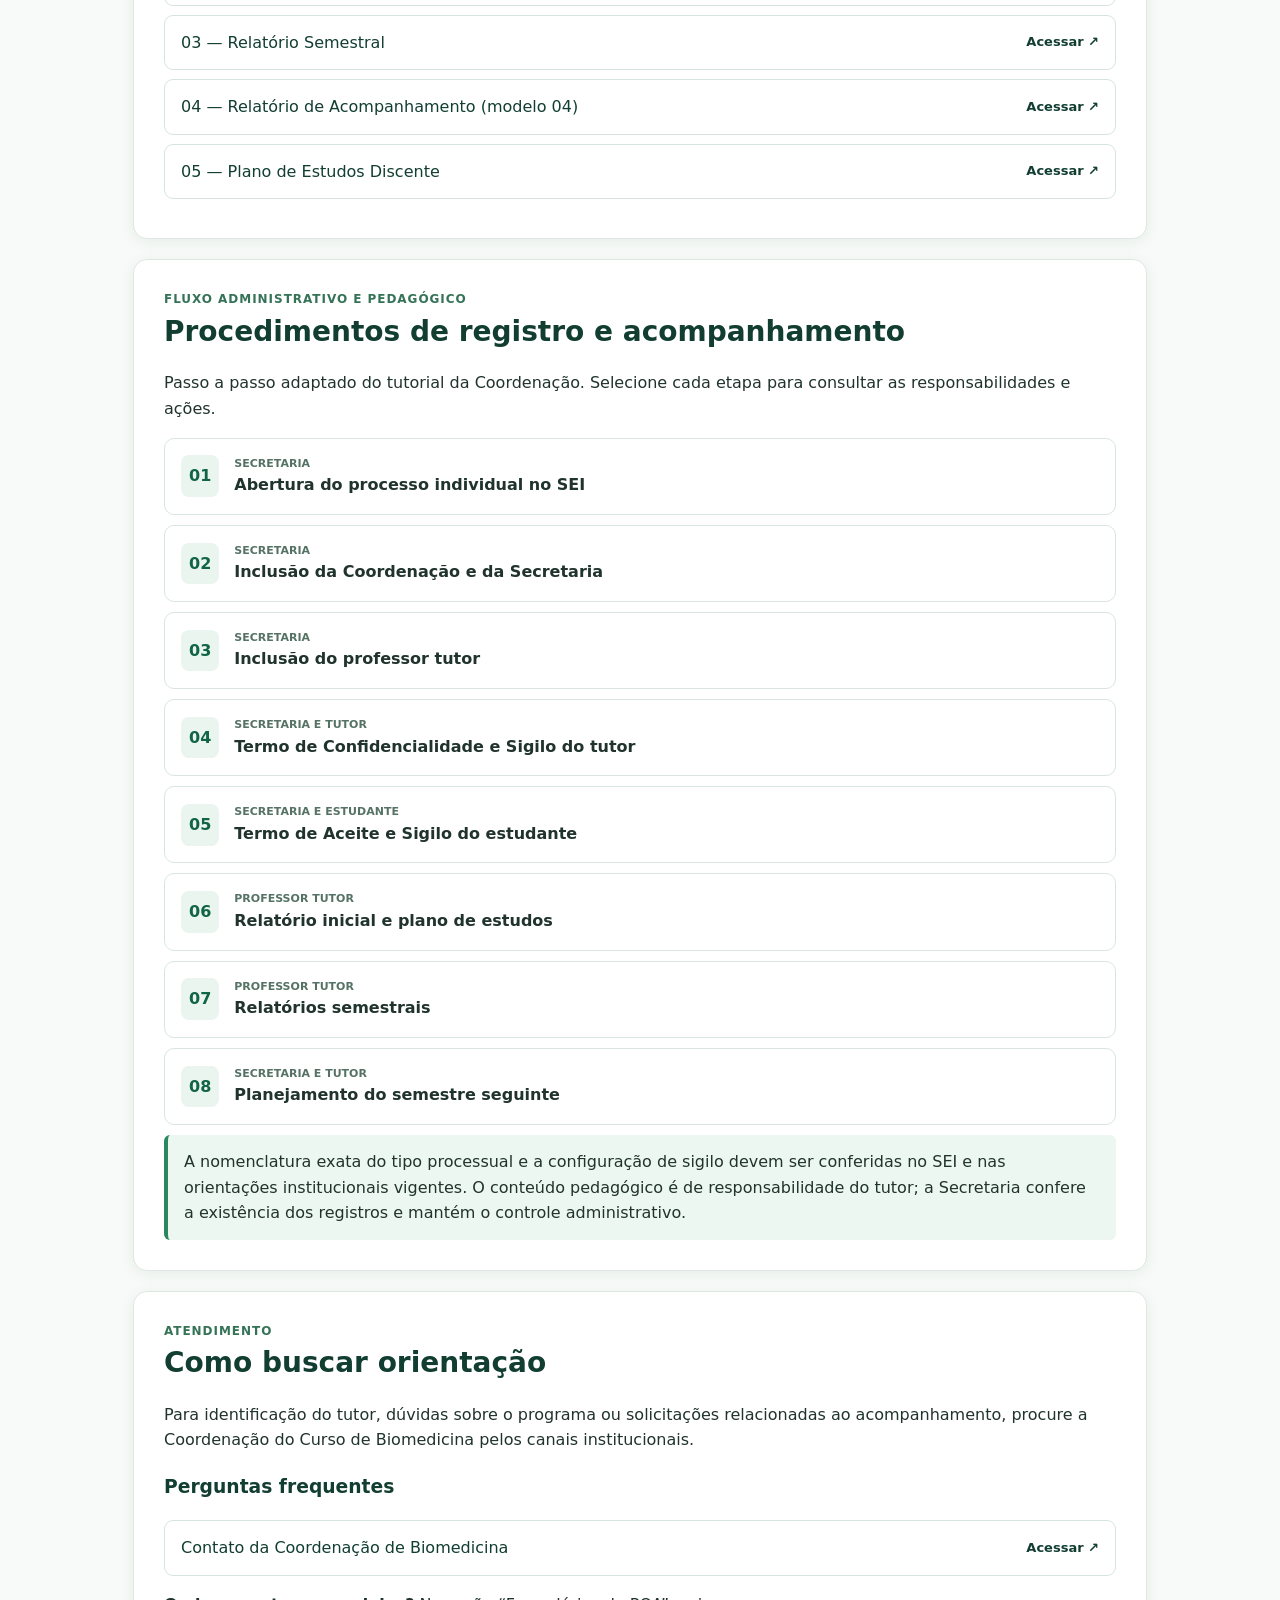
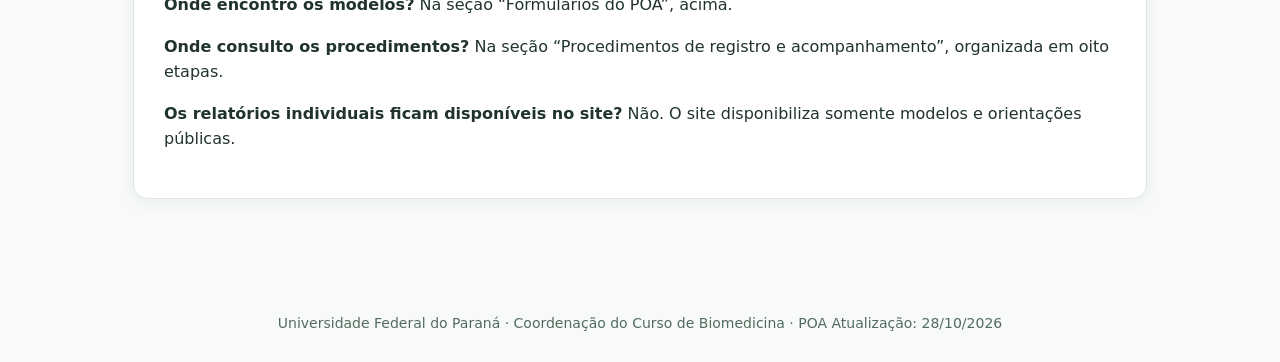
==== commit 2f186031: "Add files via upload" ====
--- a/index.html
+++ b/index.html
@@ -1 +1,70 @@
-<!doctype html><html lang="pt-BR"><head><meta charset="utf-8"><meta name="viewport" content="width=device-width,initial-scale=1"><meta name="theme-color" content="#075b3a"><title>Programa de Orientação Acadêmica | Biomedicina UFPR</title><link rel="stylesheet" href="styles.css"></head><body><a class="skip" href="#conteudo">Ir para o conteúdo</a><header class="hero"><div class="wrap"><p class="eyebrow">UFPR · CURSO DE BIOMEDICINA</p><h1 id="hero-title">Programa de Orientação Acadêmica</h1><p id="hero-chamada">Orientação e acompanhamento acadêmico</p><p id="hero-descricao"></p><a class="hero-link" href="#procedimentos">Consultar procedimentos ↓</a></div></header><nav aria-label="Seções"><div class="wrap nav"><a href="#sobre">Sobre</a><a href="#normas">Normas</a><a href="#formularios">Formulários</a><a href="#procedimentos">Procedimentos</a><a href="#orientacao">Orientação</a><a href="#faq">Dúvidas</a></div></nav><main id="conteudo" class="wrap"><section id="sobre"><h2>Sobre o programa</h2><div id="sobre-texto"></div></section><section id="normas"><p class="kicker">REFERÊNCIAS OFICIAIS</p><h2>Normas e regulamentos</h2><p>Consulte os documentos normativos e as orientações institucionais.</p><div id="normas-lista" class="cards"></div></section><section id="formularios"><p class="kicker">MODELOS PARA PREENCHIMENTO</p><h2>Formulários editáveis</h2><p>Os arquivos abaixo são modelos em Word. Os documentos preenchidos devem ser registrados nos meios institucionais adequados, não nesta página pública.</p><div id="formularios-lista" class="cards"></div></section><section id="procedimentos"><p class="kicker">FLUXO OPERACIONAL DO POA</p><h2>Procedimento de registro, controle e acompanhamento</h2><p>Etapas extraídas e reorganizadas do Tutorial POA Bmed. A Secretaria administra o processo; o tutor é responsável pelos registros pedagógicos.</p><div class="alert"><strong>Confidencialidade:</strong> antes de anexar informações acadêmicas, conferir a classificação de acesso, os termos assinados e as permissões no SEI.</div><div id="procedimentos-lista"></div></section><section id="orientacao"><h2>Como buscar orientação</h2><p id="orientacao-texto"></p><a id="orientacao-link" class="btn" target="_blank" rel="noopener noreferrer">Contatar a Coordenação ↗</a></section><section id="faq"><h2>Dúvidas frequentes</h2><div id="faq-lista"></div></section></main><footer><div class="wrap">Universidade Federal do Paraná · Coordenação do Curso de Biomedicina <span id="versao"></span></div></footer><script src="script.js" defer></script></body></html>
+<!doctype html><html lang="pt-BR"><head><meta charset="utf-8"><meta name="viewport" content="width=device-width,initial-scale=1"><meta name="description" content="Programa de Orientação Acadêmica do Curso de Biomedicina da UFPR: regulamentos, formulários e procedimentos."><title>Programa de Orientação Acadêmica | Biomedicina UFPR</title><style>
+:root{--green:#126447;--dark:#123e31;--light:#eaf5ef;--ink:#20332c}*{box-sizing:border-box}html{scroll-behavior:smooth}body{margin:0;background:#f7faf8;color:var(--ink);font:16px/1.6 system-ui,-apple-system,Segoe UI,Arial,sans-serif}header{background:linear-gradient(130deg,#0d523c,#18795a);color:white;padding:48px max(20px,calc((100vw - 1050px)/2)) 52px}header h1{font-size:clamp(28px,4vw,45px);line-height:1.15;margin:10px 0}header p{max-width:720px}nav{background:white;border-bottom:1px solid #dce8e1;position:sticky;top:0;z-index:2}nav div{max-width:1050px;margin:auto;display:flex;flex-wrap:wrap;gap:6px;padding:10px 14px}nav a{font-size:14px;padding:6px 10px;color:var(--dark);text-decoration:none;font-weight:650}nav a:hover{background:var(--light);border-radius:7px}main{max-width:1050px;margin:auto;padding:18px 18px 65px}section{background:white;border:1px solid #dce8e1;border-radius:14px;padding:clamp(18px,3vw,30px);margin:20px 0;box-shadow:0 3px 16px #103f2710}h2{font-size:clamp(22px,3vw,28px);color:var(--dark);margin:0 0 10px}h3{color:var(--dark)}.eyebrow{font-size:12px;letter-spacing:.08em;text-transform:uppercase;font-weight:800;color:#357357}.file{display:flex;justify-content:space-between;align-items:center;gap:12px;padding:14px 16px;margin:9px 0;border:1px solid #d5e5dc;border-radius:9px;text-decoration:none;color:var(--dark)}.file:hover{background:var(--light)}.file strong{white-space:nowrap;font-size:13px}details{border:1px solid #d9e6dd;border-radius:10px;margin:10px 0;overflow:hidden}summary{display:flex;align-items:center;gap:15px;padding:16px;cursor:pointer;list-style:none}summary::-webkit-details-marker{display:none}summary b,summary small{display:block}summary small{color:#557265;font-weight:700;text-transform:uppercase;font-size:11px}details p{padding:0 18px 17px 63px;margin:0}details[open]{background:#f5faf7}.num{background:var(--light);color:var(--green);padding:8px;border-radius:8px;font-weight:800}.notice{border-left:4px solid #2a8762;background:#edf7f1;padding:14px 16px;border-radius:6px}.btn{display:inline-block;background:white;color:var(--green);border-radius:8px;padding:10px 16px;font-weight:750;text-decoration:none}footer{text-align:center;padding:28px;color:#526b5e;font-size:14px}@media(max-width:600px){nav{position:static}.file{align-items:flex-start;flex-direction:column}details p{padding-left:18px}}</style></head><body>
+<header><div style="font-weight:700;letter-spacing:.05em">UNIVERSIDADE FEDERAL DO PARANÁ · BIOMEDICINA</div><h1>Programa de Orientação Acadêmica</h1><p>Orientação, acolhimento e acompanhamento da trajetória estudantil. Acesse normas, formulários e o fluxo de registro e acompanhamento do POA.</p><a class="btn" href="#procedimentos">Consultar procedimentos ↓</a></header>
+<nav aria-label="Navegação"><div><a href="#sobre">Sobre</a><a href="#normas">Normas</a><a href="#formularios">Formulários</a><a href="#procedimentos">Procedimentos</a><a href="#duvidas">Orientação</a></div></nav><main>
+<section id="sobre"><div class="eyebrow">Apresentação</div><h2>Sobre o programa</h2><p>O Programa de Orientação Acadêmica (POA) apoia estudantes na organização do percurso formativo, no acompanhamento do desempenho e na identificação de dificuldades acadêmicas. As ações de orientação são desenvolvidas pelos professores tutores, com apoio da Coordenação, da Comissão de Orientação Acadêmica e da Secretaria.</p><p>O acompanhamento individual deve preservar a confidencialidade dos registros e respeitar as regras institucionais de acesso ao SEI.</p></section>
+<section id="normas"><div class="eyebrow">Documentos oficiais</div><h2>Normas e regulamentos</h2><p>Consulte os documentos que fundamentam o POA e as orientações institucionais.</p><a class="file" href="https://bio.ufpr.br/biomedicina/wp-content/uploads/sites/4/2026/10/Programa-de-Orientacao-Academica-dos-95-15-CEPE.pdf" target="_blank" rel="noopener noreferrer"><span>Resolução nº 95-A/15-CEPE</span><strong>Acessar ↗</strong></a><a class="file" href="https://bio.ufpr.br/biomedicina/wp-content/uploads/sites/4/2026/10/Biomedicina-POA.pdf" target="_blank" rel="noopener noreferrer"><span>Regulamento do POA do Curso de Biomedicina</span><strong>Acessar ↗</strong></a><a class="file" href="https://bio.ufpr.br/biomedicina/wp-content/uploads/sites/4/2026/10/PROGRAMA-DE-ORIENTACAO-ACADEMICA.pdf" target="_blank" rel="noopener noreferrer"><span>Regulamento complementar anteriormente divulgado</span><strong>Acessar ↗</strong></a><a class="file" href="https://prograp.ufpr.br/copeg/programa-de-orientacao-academica-poa/" target="_blank" rel="noopener noreferrer"><span>PROGRAP — Programa de Orientação Acadêmica</span><strong>Acessar ↗</strong></a></section>
+<section id="formularios"><div class="eyebrow">Arquivos editáveis</div><h2>Formulários do POA</h2><p>Modelos em Word para utilização nos procedimentos de acompanhamento. Os formulários 02 e 04 têm nomes semelhantes e foram mantidos como documentos distintos, conforme disponibilizados.</p><a class="file" href="https://bio.ufpr.br/biomedicina/wp-content/uploads/sites/4/2026/10/01_Ficha_de_Encaminhamento.docx" target="_blank" rel="noopener noreferrer"><span>01 — Ficha de Encaminhamento</span><strong>Acessar ↗</strong></a><a class="file" href="https://bio.ufpr.br/biomedicina/wp-content/uploads/sites/4/2026/10/02_Relatorio_de_Acompanhamento.docx" target="_blank" rel="noopener noreferrer"><span>02 — Relatório de Acompanhamento</span><strong>Acessar ↗</strong></a><a class="file" href="https://bio.ufpr.br/biomedicina/wp-content/uploads/sites/4/2026/10/03_Relatorio_Semestral.docx" target="_blank" rel="noopener noreferrer"><span>03 — Relatório Semestral</span><strong>Acessar ↗</strong></a><a class="file" href="https://bio.ufpr.br/biomedicina/wp-content/uploads/sites/4/2026/10/04_Relatorio_de_Acompanhamento.docx" target="_blank" rel="noopener noreferrer"><span>04 — Relatório de Acompanhamento (modelo 04)</span><strong>Acessar ↗</strong></a><a class="file" href="https://bio.ufpr.br/biomedicina/wp-content/uploads/sites/4/2026/10/05_PLANO-DE-ESTUDOS-DISCENTE.docx" target="_blank" rel="noopener noreferrer"><span>05 — Plano de Estudos Discente</span><strong>Acessar ↗</strong></a><div class="notice"><strong>Proteção de dados:</strong> não encaminhe formulários preenchidos por páginas públicas. Os registros individuais devem tramitar exclusivamente pelos canais institucionais autorizados.</div></section>
+<section id="procedimentos"><div class="eyebrow">Fluxo administrativo e pedagógico</div><h2>Procedimentos de registro e acompanhamento</h2><p>Passo a passo adaptado do tutorial da Coordenação. Selecione cada etapa para consultar as responsabilidades e ações.</p><details><summary><span class="num">01</span><span><small>Secretaria</small><b>Abertura do processo individual no SEI</b></span></summary><p>Conferir nome, GRR e semestre de ingresso no acompanhamento. Abrir processo individual com tipo adequado ao POA, conferir nomenclatura disponível, classificação de acesso e registrar número SEI e tutor em controle interno sem dados sensíveis desnecessários.</p></details><details><summary><span class="num">02</span><span><small>Secretaria</small><b>Inclusão da Coordenação e da Secretaria</b></span></summary><p>Providenciar acesso às coordenadoras e aos servidores autorizados da Secretaria, respeitando as permissões aplicáveis aos processos sigilosos.</p></details><details><summary><span class="num">03</span><span><small>Secretaria</small><b>Inclusão do professor tutor</b></span></summary><p>Confirmar designação do tutor, conceder acesso autorizado ao processo e comunicar número SEI, documentos necessários e cronograma de registros por e-mail institucional.</p></details><details><summary><span class="num">04</span><span><small>Secretaria e tutor</small><b>Termo de Confidencialidade e Sigilo do tutor</b></span></summary><p>Disponibilizar o termo para assinatura eletrônica do tutor e conferir sua juntada ao processo individual.</p></details><details><summary><span class="num">05</span><span><small>Secretaria e estudante</small><b>Termo de Aceite e Sigilo do estudante</b></span></summary><p>Disponibilizar o termo para assinatura conforme procedimento institucional e registrar eventual recusa ou desistência de maneira objetiva.</p></details><details><summary><span class="num">06</span><span><small>Professor tutor</small><b>Relatório inicial e plano de estudos</b></span></summary><p>Realizar acolhimento e análise do percurso acadêmico; preencher Relatório de Acompanhamento e Plano de Estudos Discente; colher anuência e assinaturas e inserir os registros no processo sigiloso.</p></details><details><summary><span class="num">07</span><span><small>Professor tutor</small><b>Relatórios semestrais</b></span></summary><p>Registrar atendimentos e encaminhamentos; ao final do semestre inserir relatório de acompanhamento semestral; no início do semestre atualizar o plano de estudos. Usar ficha de encaminhamento quando aplicável.</p></details><details><summary><span class="num">08</span><span><small>Secretaria e tutor</small><b>Planejamento do semestre seguinte</b></span></summary><p>Após consolidação dos resultados, a Secretaria prepara alternativas de grade considerando aprovações, reprovações, pré-requisitos e ofertas; encaminha ao tutor, que discute e ajusta o planejamento com o estudante. As opções não garantem matrícula ou vaga.</p></details><div class="notice">A nomenclatura exata do tipo processual e a configuração de sigilo devem ser conferidas no SEI e nas orientações institucionais vigentes. O conteúdo pedagógico é de responsabilidade do tutor; a Secretaria confere a existência dos registros e mantém o controle administrativo.</div></section>
+<section id="duvidas"><div class="eyebrow">Atendimento</div><h2>Como buscar orientação</h2><p>Para identificação do tutor, dúvidas sobre o programa ou solicitações relacionadas ao acompanhamento, procure a Coordenação do Curso de Biomedicina pelos canais institucionais.</p><a class="file" href="https://bio.ufpr.br/biomedicina/contato/" target="_blank" rel="noopener noreferrer"><span>Contato da Coordenação de Biomedicina</span><strong>Acessar ↗</strong></a><h3>Perguntas frequentes</h3><p><strong>Onde encontro os modelos?</strong> Na seção “Formulários do POA”, acima.</p><p><strong>Onde consulto os procedimentos?</strong> Na seção “Procedimentos de registro e acompanhamento”, organizada em oito etapas.</p><p><strong>Os relatórios individuais ficam disponíveis no site?</strong> Não. O site disponibiliza somente modelos e orientações públicas.</p></section>
+</main><footer>Universidade Federal do Paraná · Coordenação do Curso de Biomedicina · POA<br>Atualização: 28/10/2026</footer><script>
+/* O HTML original permanece como fallback; o JSON atualiza somente o conteúdo. */
+(async function(){
+ try {
+  const response=await fetch('./dados.json?v=9',{cache:'no-store'});
+  if(!response.ok) throw new Error('JSON indisponível');
+  const d=await response.json();
+  const set=(el,value)=>{if(el && typeof value==='string')el.textContent=value};
+  set(document.querySelector('header > div'),d.hero?.instituicao);
+  set(document.querySelector('header h1'),d.hero?.titulo);
+  set(document.querySelector('header p'),d.hero?.descricao);
+  const heroButton=document.querySelector('header a.btn');
+  if(heroButton && d.hero?.botao){set(heroButton,d.hero.botao.texto);heroButton.href=d.hero.botao.destino}
+  if(Array.isArray(d.navegacao)){
+   const nav=document.querySelector('nav div');nav.replaceChildren();
+   d.navegacao.forEach(item=>{const a=document.createElement('a');a.href=item.destino;a.textContent=item.texto;nav.append(a)})
+  }
+  for(const [id,sec] of Object.entries(d.secoes||{})){
+   const root=document.getElementById(id);if(!root)continue;
+   set(root.querySelector('.eyebrow'),sec.etiqueta);set(root.querySelector('h2'),sec.titulo);
+   const directP=Array.from(root.children).filter(e=>e.tagName==='P');
+   (sec.paragrafos||[]).forEach((t,i)=>set(directP[i],t));
+   if(Array.isArray(sec.links)){
+    const old=Array.from(root.children).filter(e=>e.matches('a.file'));
+    const anchor=old[0]||root.querySelector('.notice')||root.querySelector('h3');
+    const parent=anchor?.parentNode||root;
+    old.forEach(e=>e.remove());
+    sec.links.forEach(item=>{
+     if(!/^https:\/\//.test(item.url))return;
+     const a=document.createElement('a');a.className='file';a.href=item.url;a.target='_blank';a.rel='noopener noreferrer';
+     const span=document.createElement('span');span.textContent=item.titulo;
+     const strong=document.createElement('strong');strong.textContent=item.textoBotao||'Acessar ↗';a.append(span,strong);
+     if(anchor && anchor.parentNode===parent)parent.insertBefore(a,anchor);else parent.append(a);
+    });
+   }
+   set(root.querySelector('.notice'),sec.aviso);
+   if(id==='procedimentos'&&Array.isArray(sec.etapas)){
+    root.querySelectorAll('details').forEach(e=>e.remove());
+    const notice=root.querySelector('.notice');
+    sec.etapas.forEach(item=>{
+     const details=document.createElement('details');const summary=document.createElement('summary');
+     const num=document.createElement('span');num.className='num';num.textContent=item.numero;
+     const wrap=document.createElement('span');const small=document.createElement('small');small.textContent=item.responsavel;
+     const b=document.createElement('b');b.textContent=item.titulo;wrap.append(small,b);summary.append(num,wrap);
+     const p=document.createElement('p');p.textContent=item.descricao;details.append(summary,p);
+     root.insertBefore(details,notice);
+    });
+   }
+   if(id==='duvidas'){
+    set(root.querySelector('h3'),sec.subtitulo);
+    root.querySelectorAll('p:has(strong)').forEach(e=>e.remove());
+    (sec.perguntas||[]).forEach(q=>{
+     const p=document.createElement('p');const strong=document.createElement('strong');strong.textContent=q.pergunta;
+     p.append(strong,document.createTextNode(' '+q.resposta));root.append(p);
+    });
+   }
+  }
+  set(document.querySelector('footer'),d.rodape);
+ }catch(e){console.warn('Conteúdo original preservado:',e.message)}
+})();
+</script></body></html>
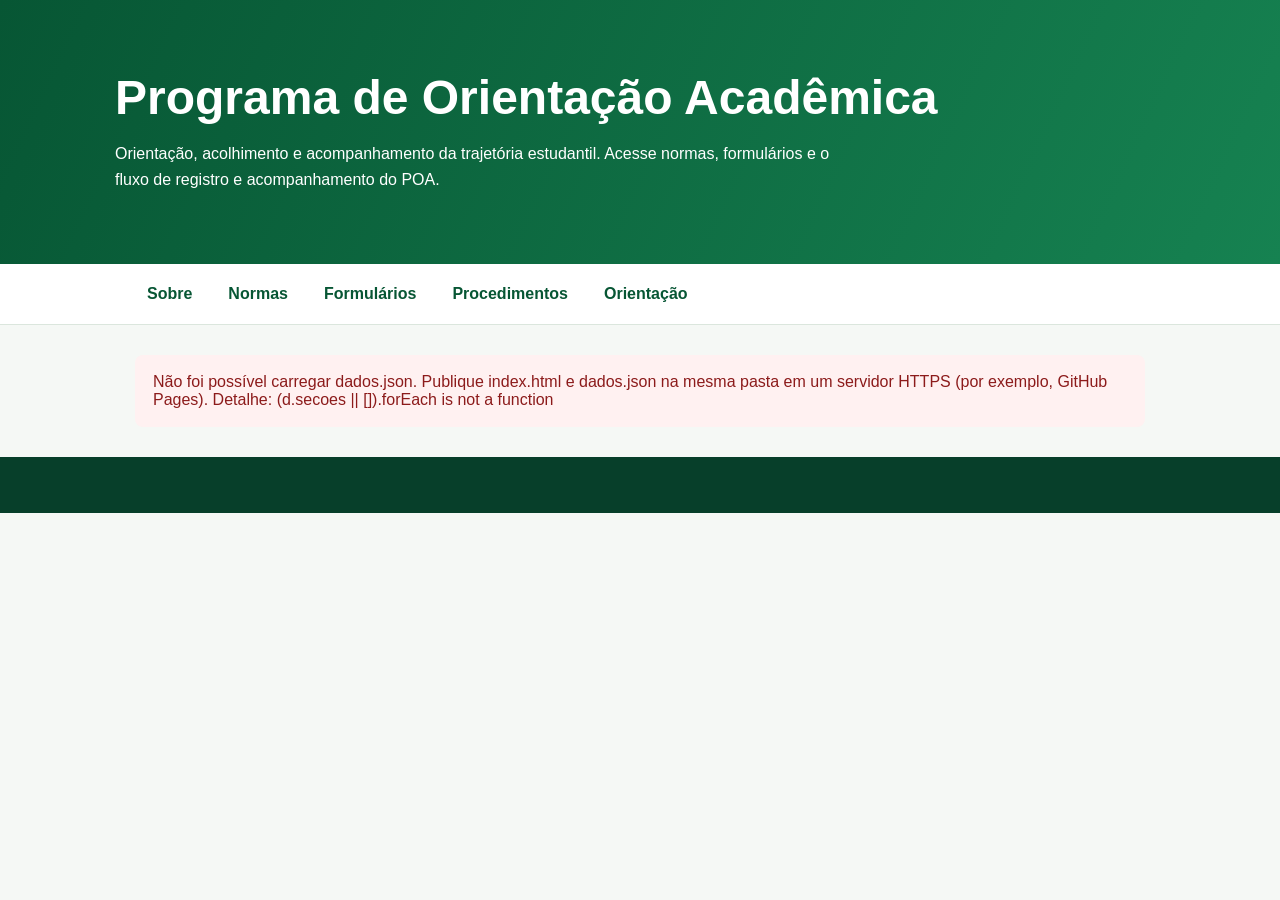
==== commit d3f501aa: "Add files via upload" ====
--- a/index.html
+++ b/index.html
@@ -1,70 +1,9 @@
-<!doctype html><html lang="pt-BR"><head><meta charset="utf-8"><meta name="viewport" content="width=device-width,initial-scale=1"><meta name="description" content="Programa de Orientação Acadêmica do Curso de Biomedicina da UFPR: regulamentos, formulários e procedimentos."><title>Programa de Orientação Acadêmica | Biomedicina UFPR</title><style>
-:root{--green:#126447;--dark:#123e31;--light:#eaf5ef;--ink:#20332c}*{box-sizing:border-box}html{scroll-behavior:smooth}body{margin:0;background:#f7faf8;color:var(--ink);font:16px/1.6 system-ui,-apple-system,Segoe UI,Arial,sans-serif}header{background:linear-gradient(130deg,#0d523c,#18795a);color:white;padding:48px max(20px,calc((100vw - 1050px)/2)) 52px}header h1{font-size:clamp(28px,4vw,45px);line-height:1.15;margin:10px 0}header p{max-width:720px}nav{background:white;border-bottom:1px solid #dce8e1;position:sticky;top:0;z-index:2}nav div{max-width:1050px;margin:auto;display:flex;flex-wrap:wrap;gap:6px;padding:10px 14px}nav a{font-size:14px;padding:6px 10px;color:var(--dark);text-decoration:none;font-weight:650}nav a:hover{background:var(--light);border-radius:7px}main{max-width:1050px;margin:auto;padding:18px 18px 65px}section{background:white;border:1px solid #dce8e1;border-radius:14px;padding:clamp(18px,3vw,30px);margin:20px 0;box-shadow:0 3px 16px #103f2710}h2{font-size:clamp(22px,3vw,28px);color:var(--dark);margin:0 0 10px}h3{color:var(--dark)}.eyebrow{font-size:12px;letter-spacing:.08em;text-transform:uppercase;font-weight:800;color:#357357}.file{display:flex;justify-content:space-between;align-items:center;gap:12px;padding:14px 16px;margin:9px 0;border:1px solid #d5e5dc;border-radius:9px;text-decoration:none;color:var(--dark)}.file:hover{background:var(--light)}.file strong{white-space:nowrap;font-size:13px}details{border:1px solid #d9e6dd;border-radius:10px;margin:10px 0;overflow:hidden}summary{display:flex;align-items:center;gap:15px;padding:16px;cursor:pointer;list-style:none}summary::-webkit-details-marker{display:none}summary b,summary small{display:block}summary small{color:#557265;font-weight:700;text-transform:uppercase;font-size:11px}details p{padding:0 18px 17px 63px;margin:0}details[open]{background:#f5faf7}.num{background:var(--light);color:var(--green);padding:8px;border-radius:8px;font-weight:800}.notice{border-left:4px solid #2a8762;background:#edf7f1;padding:14px 16px;border-radius:6px}.btn{display:inline-block;background:white;color:var(--green);border-radius:8px;padding:10px 16px;font-weight:750;text-decoration:none}footer{text-align:center;padding:28px;color:#526b5e;font-size:14px}@media(max-width:600px){nav{position:static}.file{align-items:flex-start;flex-direction:column}details p{padding-left:18px}}</style></head><body>
-<header><div style="font-weight:700;letter-spacing:.05em">UNIVERSIDADE FEDERAL DO PARANÁ · BIOMEDICINA</div><h1>Programa de Orientação Acadêmica</h1><p>Orientação, acolhimento e acompanhamento da trajetória estudantil. Acesse normas, formulários e o fluxo de registro e acompanhamento do POA.</p><a class="btn" href="#procedimentos">Consultar procedimentos ↓</a></header>
-<nav aria-label="Navegação"><div><a href="#sobre">Sobre</a><a href="#normas">Normas</a><a href="#formularios">Formulários</a><a href="#procedimentos">Procedimentos</a><a href="#duvidas">Orientação</a></div></nav><main>
-<section id="sobre"><div class="eyebrow">Apresentação</div><h2>Sobre o programa</h2><p>O Programa de Orientação Acadêmica (POA) apoia estudantes na organização do percurso formativo, no acompanhamento do desempenho e na identificação de dificuldades acadêmicas. As ações de orientação são desenvolvidas pelos professores tutores, com apoio da Coordenação, da Comissão de Orientação Acadêmica e da Secretaria.</p><p>O acompanhamento individual deve preservar a confidencialidade dos registros e respeitar as regras institucionais de acesso ao SEI.</p></section>
-<section id="normas"><div class="eyebrow">Documentos oficiais</div><h2>Normas e regulamentos</h2><p>Consulte os documentos que fundamentam o POA e as orientações institucionais.</p><a class="file" href="https://bio.ufpr.br/biomedicina/wp-content/uploads/sites/4/2026/10/Programa-de-Orientacao-Academica-dos-95-15-CEPE.pdf" target="_blank" rel="noopener noreferrer"><span>Resolução nº 95-A/15-CEPE</span><strong>Acessar ↗</strong></a><a class="file" href="https://bio.ufpr.br/biomedicina/wp-content/uploads/sites/4/2026/10/Biomedicina-POA.pdf" target="_blank" rel="noopener noreferrer"><span>Regulamento do POA do Curso de Biomedicina</span><strong>Acessar ↗</strong></a><a class="file" href="https://bio.ufpr.br/biomedicina/wp-content/uploads/sites/4/2026/10/PROGRAMA-DE-ORIENTACAO-ACADEMICA.pdf" target="_blank" rel="noopener noreferrer"><span>Regulamento complementar anteriormente divulgado</span><strong>Acessar ↗</strong></a><a class="file" href="https://prograp.ufpr.br/copeg/programa-de-orientacao-academica-poa/" target="_blank" rel="noopener noreferrer"><span>PROGRAP — Programa de Orientação Acadêmica</span><strong>Acessar ↗</strong></a></section>
-<section id="formularios"><div class="eyebrow">Arquivos editáveis</div><h2>Formulários do POA</h2><p>Modelos em Word para utilização nos procedimentos de acompanhamento. Os formulários 02 e 04 têm nomes semelhantes e foram mantidos como documentos distintos, conforme disponibilizados.</p><a class="file" href="https://bio.ufpr.br/biomedicina/wp-content/uploads/sites/4/2026/10/01_Ficha_de_Encaminhamento.docx" target="_blank" rel="noopener noreferrer"><span>01 — Ficha de Encaminhamento</span><strong>Acessar ↗</strong></a><a class="file" href="https://bio.ufpr.br/biomedicina/wp-content/uploads/sites/4/2026/10/02_Relatorio_de_Acompanhamento.docx" target="_blank" rel="noopener noreferrer"><span>02 — Relatório de Acompanhamento</span><strong>Acessar ↗</strong></a><a class="file" href="https://bio.ufpr.br/biomedicina/wp-content/uploads/sites/4/2026/10/03_Relatorio_Semestral.docx" target="_blank" rel="noopener noreferrer"><span>03 — Relatório Semestral</span><strong>Acessar ↗</strong></a><a class="file" href="https://bio.ufpr.br/biomedicina/wp-content/uploads/sites/4/2026/10/04_Relatorio_de_Acompanhamento.docx" target="_blank" rel="noopener noreferrer"><span>04 — Relatório de Acompanhamento (modelo 04)</span><strong>Acessar ↗</strong></a><a class="file" href="https://bio.ufpr.br/biomedicina/wp-content/uploads/sites/4/2026/10/05_PLANO-DE-ESTUDOS-DISCENTE.docx" target="_blank" rel="noopener noreferrer"><span>05 — Plano de Estudos Discente</span><strong>Acessar ↗</strong></a><div class="notice"><strong>Proteção de dados:</strong> não encaminhe formulários preenchidos por páginas públicas. Os registros individuais devem tramitar exclusivamente pelos canais institucionais autorizados.</div></section>
-<section id="procedimentos"><div class="eyebrow">Fluxo administrativo e pedagógico</div><h2>Procedimentos de registro e acompanhamento</h2><p>Passo a passo adaptado do tutorial da Coordenação. Selecione cada etapa para consultar as responsabilidades e ações.</p><details><summary><span class="num">01</span><span><small>Secretaria</small><b>Abertura do processo individual no SEI</b></span></summary><p>Conferir nome, GRR e semestre de ingresso no acompanhamento. Abrir processo individual com tipo adequado ao POA, conferir nomenclatura disponível, classificação de acesso e registrar número SEI e tutor em controle interno sem dados sensíveis desnecessários.</p></details><details><summary><span class="num">02</span><span><small>Secretaria</small><b>Inclusão da Coordenação e da Secretaria</b></span></summary><p>Providenciar acesso às coordenadoras e aos servidores autorizados da Secretaria, respeitando as permissões aplicáveis aos processos sigilosos.</p></details><details><summary><span class="num">03</span><span><small>Secretaria</small><b>Inclusão do professor tutor</b></span></summary><p>Confirmar designação do tutor, conceder acesso autorizado ao processo e comunicar número SEI, documentos necessários e cronograma de registros por e-mail institucional.</p></details><details><summary><span class="num">04</span><span><small>Secretaria e tutor</small><b>Termo de Confidencialidade e Sigilo do tutor</b></span></summary><p>Disponibilizar o termo para assinatura eletrônica do tutor e conferir sua juntada ao processo individual.</p></details><details><summary><span class="num">05</span><span><small>Secretaria e estudante</small><b>Termo de Aceite e Sigilo do estudante</b></span></summary><p>Disponibilizar o termo para assinatura conforme procedimento institucional e registrar eventual recusa ou desistência de maneira objetiva.</p></details><details><summary><span class="num">06</span><span><small>Professor tutor</small><b>Relatório inicial e plano de estudos</b></span></summary><p>Realizar acolhimento e análise do percurso acadêmico; preencher Relatório de Acompanhamento e Plano de Estudos Discente; colher anuência e assinaturas e inserir os registros no processo sigiloso.</p></details><details><summary><span class="num">07</span><span><small>Professor tutor</small><b>Relatórios semestrais</b></span></summary><p>Registrar atendimentos e encaminhamentos; ao final do semestre inserir relatório de acompanhamento semestral; no início do semestre atualizar o plano de estudos. Usar ficha de encaminhamento quando aplicável.</p></details><details><summary><span class="num">08</span><span><small>Secretaria e tutor</small><b>Planejamento do semestre seguinte</b></span></summary><p>Após consolidação dos resultados, a Secretaria prepara alternativas de grade considerando aprovações, reprovações, pré-requisitos e ofertas; encaminha ao tutor, que discute e ajusta o planejamento com o estudante. As opções não garantem matrícula ou vaga.</p></details><div class="notice">A nomenclatura exata do tipo processual e a configuração de sigilo devem ser conferidas no SEI e nas orientações institucionais vigentes. O conteúdo pedagógico é de responsabilidade do tutor; a Secretaria confere a existência dos registros e mantém o controle administrativo.</div></section>
-<section id="duvidas"><div class="eyebrow">Atendimento</div><h2>Como buscar orientação</h2><p>Para identificação do tutor, dúvidas sobre o programa ou solicitações relacionadas ao acompanhamento, procure a Coordenação do Curso de Biomedicina pelos canais institucionais.</p><a class="file" href="https://bio.ufpr.br/biomedicina/contato/" target="_blank" rel="noopener noreferrer"><span>Contato da Coordenação de Biomedicina</span><strong>Acessar ↗</strong></a><h3>Perguntas frequentes</h3><p><strong>Onde encontro os modelos?</strong> Na seção “Formulários do POA”, acima.</p><p><strong>Onde consulto os procedimentos?</strong> Na seção “Procedimentos de registro e acompanhamento”, organizada em oito etapas.</p><p><strong>Os relatórios individuais ficam disponíveis no site?</strong> Não. O site disponibiliza somente modelos e orientações públicas.</p></section>
-</main><footer>Universidade Federal do Paraná · Coordenação do Curso de Biomedicina · POA<br>Atualização: 28/10/2026</footer><script>
-/* O HTML original permanece como fallback; o JSON atualiza somente o conteúdo. */
-(async function(){
- try {
-  const response=await fetch('./dados.json?v=9',{cache:'no-store'});
-  if(!response.ok) throw new Error('JSON indisponível');
-  const d=await response.json();
-  const set=(el,value)=>{if(el && typeof value==='string')el.textContent=value};
-  set(document.querySelector('header > div'),d.hero?.instituicao);
-  set(document.querySelector('header h1'),d.hero?.titulo);
-  set(document.querySelector('header p'),d.hero?.descricao);
-  const heroButton=document.querySelector('header a.btn');
-  if(heroButton && d.hero?.botao){set(heroButton,d.hero.botao.texto);heroButton.href=d.hero.botao.destino}
-  if(Array.isArray(d.navegacao)){
-   const nav=document.querySelector('nav div');nav.replaceChildren();
-   d.navegacao.forEach(item=>{const a=document.createElement('a');a.href=item.destino;a.textContent=item.texto;nav.append(a)})
-  }
-  for(const [id,sec] of Object.entries(d.secoes||{})){
-   const root=document.getElementById(id);if(!root)continue;
-   set(root.querySelector('.eyebrow'),sec.etiqueta);set(root.querySelector('h2'),sec.titulo);
-   const directP=Array.from(root.children).filter(e=>e.tagName==='P');
-   (sec.paragrafos||[]).forEach((t,i)=>set(directP[i],t));
-   if(Array.isArray(sec.links)){
-    const old=Array.from(root.children).filter(e=>e.matches('a.file'));
-    const anchor=old[0]||root.querySelector('.notice')||root.querySelector('h3');
-    const parent=anchor?.parentNode||root;
-    old.forEach(e=>e.remove());
-    sec.links.forEach(item=>{
-     if(!/^https:\/\//.test(item.url))return;
-     const a=document.createElement('a');a.className='file';a.href=item.url;a.target='_blank';a.rel='noopener noreferrer';
-     const span=document.createElement('span');span.textContent=item.titulo;
-     const strong=document.createElement('strong');strong.textContent=item.textoBotao||'Acessar ↗';a.append(span,strong);
-     if(anchor && anchor.parentNode===parent)parent.insertBefore(a,anchor);else parent.append(a);
-    });
-   }
-   set(root.querySelector('.notice'),sec.aviso);
-   if(id==='procedimentos'&&Array.isArray(sec.etapas)){
-    root.querySelectorAll('details').forEach(e=>e.remove());
-    const notice=root.querySelector('.notice');
-    sec.etapas.forEach(item=>{
-     const details=document.createElement('details');const summary=document.createElement('summary');
-     const num=document.createElement('span');num.className='num';num.textContent=item.numero;
-     const wrap=document.createElement('span');const small=document.createElement('small');small.textContent=item.responsavel;
-     const b=document.createElement('b');b.textContent=item.titulo;wrap.append(small,b);summary.append(num,wrap);
-     const p=document.createElement('p');p.textContent=item.descricao;details.append(summary,p);
-     root.insertBefore(details,notice);
-    });
-   }
-   if(id==='duvidas'){
-    set(root.querySelector('h3'),sec.subtitulo);
-    root.querySelectorAll('p:has(strong)').forEach(e=>e.remove());
-    (sec.perguntas||[]).forEach(q=>{
-     const p=document.createElement('p');const strong=document.createElement('strong');strong.textContent=q.pergunta;
-     p.append(strong,document.createTextNode(' '+q.resposta));root.append(p);
-    });
-   }
-  }
-  set(document.querySelector('footer'),d.rodape);
- }catch(e){console.warn('Conteúdo original preservado:',e.message)}
-})();
-</script></body></html>+<!doctype html><html lang="pt-BR"><head><meta charset="utf-8"><meta name="viewport" content="width=device-width,initial-scale=1"><title>Programa de Orientação Acadêmica | Biomedicina UFPR</title><style>
+:root{font-family:Arial,Helvetica,sans-serif;color:#173b2b;background:#f5f8f5}*{box-sizing:border-box}body{margin:0}header{background:linear-gradient(115deg,#075634,#168251);color:white;padding:54px max(22px,calc((100vw - 1050px)/2))}header small{letter-spacing:.08em}h1{font-size:clamp(2rem,4vw,3rem);margin:16px 0}header p{max-width:750px;line-height:1.65}nav{background:white;border-bottom:1px solid #dbe6dd;position:sticky;top:0;z-index:3}nav>div{max-width:1050px;margin:auto;display:flex;gap:12px;overflow:auto;padding:12px 20px}nav a{color:#075634;text-decoration:none;font-weight:bold;padding:9px 12px;white-space:nowrap;border-radius:7px}nav a:hover{background:#e5f3e9}main{max-width:1050px;margin:30px auto;padding:0 20px}section{scroll-margin-top:90px;background:white;border:1px solid #e0e9e2;border-radius:14px;padding:28px;margin-bottom:22px;box-shadow:0 2px 10px #123d2510}.eyebrow{color:#168251;font-size:.8rem;font-weight:bold;text-transform:uppercase;letter-spacing:.06em}h2{margin:8px 0 18px}p{line-height:1.65}.links{display:grid;grid-template-columns:repeat(auto-fit,minmax(250px,1fr));gap:12px;margin-top:18px}.link{border:1px solid #dbe7df;border-radius:10px;padding:16px;display:flex;flex-direction:column;gap:12px}.link strong{line-height:1.4}.btn{display:inline-block;background:#08613b;color:white!important;text-decoration:none;padding:10px 14px;border-radius:8px;font-weight:bold;width:fit-content}.btn:hover{background:#07492e}.notice{border-left:4px solid #168251;background:#eff8f1;padding:14px;margin:18px 0;border-radius:4px;line-height:1.55}details{border:1px solid #dbe7df;border-radius:10px;margin:10px 0;padding:14px}summary{cursor:pointer;font-weight:bold;line-height:1.5}details p{margin-bottom:0}footer{text-align:center;padding:28px;background:#073f2a;color:white;line-height:1.5}.error{color:#8c1b1b;background:#fff1f1;padding:18px;border-radius:8px}a:focus-visible,summary:focus-visible{outline:3px solid #e9b949} @media(max-width:600px){header{padding:36px 20px}section{padding:20px}}
+</style></head><body><header id="hero"></header><nav><div id="nav"></div></nav><main id="main"><p>Carregando conteúdo…</p></main><footer id="footer"></footer><script>
+const E=(tag,cls,text)=>{const x=document.createElement(tag);if(cls)x.className=cls;if(text!==undefined)x.textContent=String(text);return x};
+const add=(parent,child)=>{parent.appendChild(child);return child};
+function render(d){document.title=d.meta?.titulo||document.title;const hero=document.getElementById('hero');hero.replaceChildren();add(hero,E('small','',d.hero?.sobretitulo||''));add(hero,E('h1','',d.hero?.titulo||''));add(hero,E('p','',d.hero?.descricao||''));if(d.hero?.destinoBotao){const a=add(hero,E('a','btn',d.hero.textoBotao||'Saiba mais'));a.href=d.hero.destinoBotao}
+const nav=document.getElementById('nav');nav.replaceChildren();(d.navegacao||[]).forEach(n=>{const a=add(nav,E('a','',n.texto||n.id));a.href='#'+n.id});const main=document.getElementById('main');main.replaceChildren();(d.secoes||[]).forEach(s=>{const section=add(main,E('section'));section.id=s.id;add(section,E('div','eyebrow',s.etiqueta||''));add(section,E('h2','',s.titulo||''));(s.paragrafos||[]).forEach(t=>add(section,E('p','',t)));if(s.aviso)add(section,E('div','notice',s.aviso));if(s.links?.length){const grid=add(section,E('div','links'));s.links.forEach(l=>{const card=add(grid,E('div','link'));add(card,E('strong','',l.titulo));if(l.url){const a=add(card,E('a','btn',l.botao||'Acessar'));a.href=l.url;a.target='_blank';a.rel='noopener noreferrer'}else add(card,E('span','', 'Link indisponível'))})}if(s.etapas?.length){s.etapas.forEach(step=>{const details=add(section,E('details'));add(details,E('summary','',`${step.numero}. ${step.titulo} — ${step.responsavel}`));add(details,E('p','',step.descricao))})}});document.getElementById('footer').textContent=d.rodape||''}
+fetch('./dados.json',{cache:'no-store'}).then(r=>{if(!r.ok)throw Error('HTTP '+r.status);return r.json()}).then(render).catch(e=>{document.getElementById('main').replaceChildren(E('div','error','Não foi possível carregar dados.json. Publique index.html e dados.json na mesma pasta em um servidor HTTPS (por exemplo, GitHub Pages). Detalhe: '+e.message));console.error(e)});
+</script></body></html>
